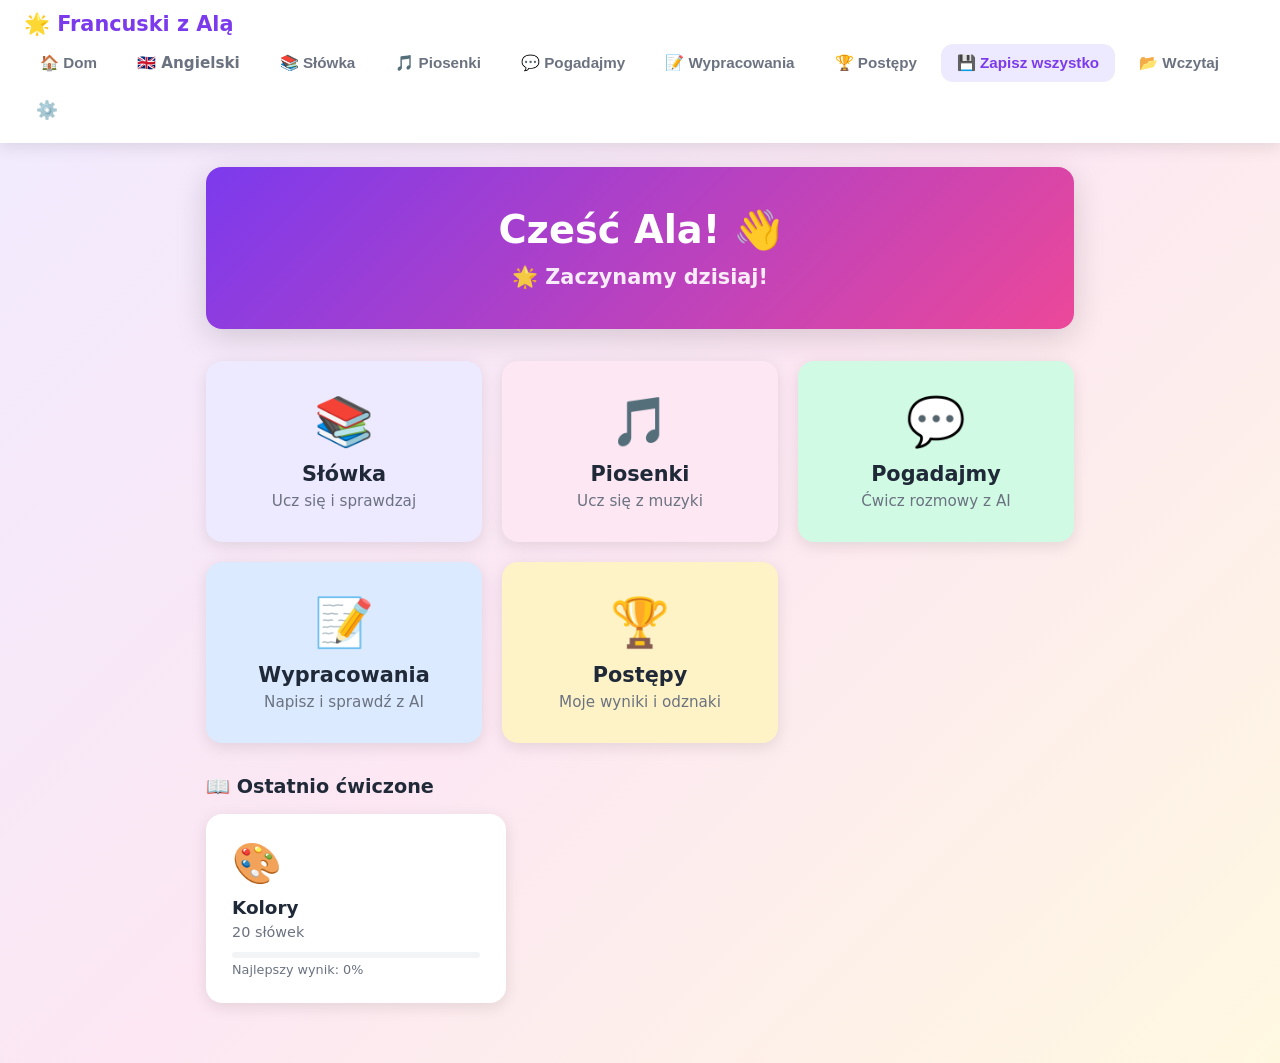
==== french/index.html @ 0cf71d34 "Dodaj wersje francuska (przycisk Francuski na stronie glownej) Osobna mini-apka w podfolderze /frenc" ====
<!DOCTYPE html>
<html lang="pl">
<head>
  <meta charset="UTF-8" />
  <meta name="viewport" content="width=device-width, initial-scale=1.0" />
  <title>Francuski z Alą 🌟</title>
  <link rel="manifest" href="./manifest.json" />
  <meta name="theme-color" content="#7c3aed" />
  <meta name="mobile-web-app-capable" content="yes" />
  <meta name="apple-mobile-web-app-capable" content="yes" />
  <meta name="apple-mobile-web-app-status-bar-style" content="default" />
  <meta name="apple-mobile-web-app-title" content="Francuski Ala" />
  <link rel="apple-touch-icon" href="./icons/icon.svg" />
  <link rel="stylesheet" href="style.css" />
</head>
<body>

<!-- ========== NAWIGACJA ========== -->
<nav id="navbar">
  <div class="nav-brand" onclick="showView('home')">🌟 Francuski z Alą</div>
  <div class="nav-links">
    <button onclick="showView('home')" class="nav-btn">🏠 Dom</button>
    <a href="../index.html" class="nav-btn" style="text-decoration:none">🇬🇧 Angielski</a>
    <button onclick="showView('sets-list')" class="nav-btn">📚 Słówka</button>
    <button onclick="showView('songs-list')" class="nav-btn">🎵 Piosenki</button>
    <button onclick="showView('chat-setup')" class="nav-btn">💬 Pogadajmy</button>
    <button onclick="showView('essay-setup')" class="nav-btn">📝 Wypracowania</button>
    <button onclick="showView('progress')" class="nav-btn">🏆 Postępy</button>
    <button onclick="saveAll()" class="nav-btn nav-btn-save">💾 Zapisz wszystko</button>
    <button onclick="loadAll()" class="nav-btn">📂 Wczytaj</button>
    <button onclick="openApiSettings()" class="nav-btn nav-btn-settings" title="Ustawienia API">⚙️</button>
  </div>
</nav>
<input type="file" id="load-all-file" accept=".json" style="display:none" onchange="handleLoadAll(event)" />

<!-- ========== WIDOK: STRONA GŁÓWNA ========== -->
<div id="view-home" class="view">
  <div class="home-hero">
    <div class="hero-greeting" id="hero-greeting">Cześć Ala! 👋</div>
    <div class="hero-streak" id="hero-streak"></div>
  </div>
  <div class="home-tiles">
    <div class="tile tile-purple" onclick="showView('sets-list')">
      <div class="tile-icon">📚</div>
      <div class="tile-title">Słówka</div>
      <div class="tile-desc">Ucz się i sprawdzaj</div>
    </div>
    <div class="tile tile-pink" onclick="showView('songs-list')">
      <div class="tile-icon">🎵</div>
      <div class="tile-title">Piosenki</div>
      <div class="tile-desc">Ucz się z muzyki</div>
    </div>
    <div class="tile tile-green" onclick="showView('chat-setup')">
      <div class="tile-icon">💬</div>
      <div class="tile-title">Pogadajmy</div>
      <div class="tile-desc">Ćwicz rozmowy z AI</div>
    </div>
    <div class="tile tile-blue" onclick="showView('essay-setup')">
      <div class="tile-icon">📝</div>
      <div class="tile-title">Wypracowania</div>
      <div class="tile-desc">Napisz i sprawdź z AI</div>
    </div>
    <div class="tile tile-yellow" onclick="showView('progress')">
      <div class="tile-icon">🏆</div>
      <div class="tile-title">Postępy</div>
      <div class="tile-desc">Moje wyniki i odznaki</div>
    </div>
  </div>
  <div class="home-recent" id="home-recent"></div>
</div>

<!-- ========== WIDOK: LISTA ZESTAWÓW ========== -->
<div id="view-sets-list" class="view" style="display:none">
  <div class="view-header">
    <h1>📚 Moje zestawy słówek</h1>
    <div class="header-actions">
      <button class="btn btn-primary" onclick="showView('set-edit', {id:null})">➕ Nowy zestaw</button>
      <button class="btn btn-secondary" onclick="importSet()">📥 Import</button>
    </div>
  </div>
  <div id="sets-grid" class="sets-grid"></div>
  <input type="file" id="import-file" accept=".json" style="display:none" onchange="handleImport(event)" />
</div>

<!-- ========== WIDOK: EDYTOR ZESTAWU ========== -->
<div id="view-set-edit" class="view" style="display:none">
  <div class="view-header">
    <button class="btn btn-ghost" onclick="showView('sets-list')">← Wróć</button>
    <h1 id="set-edit-title">Nowy zestaw</h1>
  </div>
  <div class="edit-form">
    <div class="form-row">
      <label>Nazwa zestawu</label>
      <input type="text" id="set-name-input" placeholder="np. Kolory, Zwierzęta..." class="big-input" />
    </div>
    <div class="form-row">
      <label>Emoji zestawu</label>
      <div class="emoji-picker" id="emoji-picker"></div>
    </div>
    <div class="words-table-header">
      <span>Angielski</span>
      <span>Polski</span>
      <span></span>
    </div>
    <div id="words-table"></div>
    <button class="btn btn-ghost add-word-btn" onclick="addWordRow()">➕ Dodaj słówko</button>
    <div class="bulk-area">
      <details>
        <summary>📋 Wklej wiele słówek naraz</summary>
        <p class="hint">Wpisz każde słówko w osobnej linii w formacie: <code>francuski = polski</code></p>
        <textarea id="bulk-input" rows="8" placeholder="rouge = czerwony&#10;bleu = niebieski&#10;vert = zielony"></textarea>
        <button class="btn btn-secondary" onclick="parseBulk()">Dodaj wszystkie</button>
      </details>
    </div>
    <div class="edit-actions">
      <button class="btn btn-primary" onclick="saveSet()">💾 Zapisz zestaw</button>
      <button class="btn btn-secondary" onclick="exportSet()">📤 Eksportuj JSON</button>
      <button class="btn btn-danger" id="delete-set-btn" onclick="deleteSet()" style="display:none">🗑️ Usuń zestaw</button>
    </div>
  </div>
</div>

<!-- ========== WIDOK: SZCZEGÓŁY ZESTAWU ========== -->
<div id="view-set-detail" class="view" style="display:none">
  <div class="view-header">
    <button class="btn btn-ghost" onclick="showView('sets-list')">← Wróć</button>
    <h1 id="set-detail-title"></h1>
    <div style="display:flex;gap:6px">
      <button class="btn btn-ghost" onclick="editCurrentSet()">✏️ Edytuj</button>
      <button class="btn btn-danger" onclick="deleteCurrentSet()">🗑️ Usuń</button>
    </div>
  </div>
  <div class="set-stats" id="set-detail-stats"></div>
  <div class="set-actions">
    <button class="btn btn-large btn-purple" onclick="startLearn()">📖 Nauka</button>
    <button class="btn btn-large btn-green" onclick="startTest()">✏️ Test</button>
    <button class="btn btn-large btn-yellow" onclick="startHangman()">🪢 Wisielec</button>
    <button class="btn btn-large btn-pink" onclick="startMatch()">🃏 Dopasuj pary</button>
  </div>
  <div class="words-preview" id="set-words-preview"></div>
</div>

<!-- ========== WIDOK: NAUKA ========== -->
<div id="view-learn" class="view" style="display:none">
  <div class="view-header">
    <button class="btn btn-ghost" onclick="exitLearn()">← Wróć</button>
    <h1 id="learn-title">Nauka</h1>
    <button class="btn btn-secondary" id="learn-swap-btn" onclick="toggleLearnSwap()">🔄 Zamień kierunek</button>
  </div>
  <div class="learn-direction-badge" id="learn-direction-badge"></div>
  <div class="learn-progress-bar">
    <div class="learn-progress-fill" id="learn-progress-fill"></div>
  </div>
  <div class="learn-counter" id="learn-counter"></div>
  <div class="learn-card" id="learn-card">
    <div class="learn-word" id="learn-word"></div>
    <div class="learn-hint" id="learn-hint"></div>
    <input type="text" id="learn-input" class="learn-answer-input" placeholder="Wpisz odpowiedź..." autocomplete="off" autocorrect="off" autocapitalize="off" spellcheck="false"
      />
    <button class="btn btn-primary btn-large" id="learn-check-btn" onclick="checkLearnAnswer()">Sprawdź ✓</button>
    <div class="learn-feedback" id="learn-feedback" style="display:none">
      <div class="feedback-icon" id="feedback-icon"></div>
      <div class="feedback-text" id="feedback-text"></div>
      <button class="btn btn-primary" tabindex="-1" onclick="nextLearnWord()">Dalej →</button>
    </div>
  </div>
</div>

<!-- ========== WIDOK: TEST ========== -->
<div id="view-test" class="view" style="display:none">
  <div class="view-header">
    <button class="btn btn-ghost" onclick="exitTest()">← Wróć</button>
    <h1 id="test-title">Test</h1>
    <button class="btn btn-secondary" id="test-swap-btn" onclick="toggleTestSwap()">🔄 Zamień kierunek</button>
  </div>
  <div class="learn-direction-badge" id="test-direction-badge"></div>
  <div class="learn-progress-bar">
    <div class="learn-progress-fill" id="test-progress-fill"></div>
  </div>
  <div class="learn-counter" id="test-counter"></div>
  <div class="learn-card" id="test-card">
    <div class="learn-word" id="test-word"></div>
    <input type="text" id="test-input" class="learn-answer-input" placeholder="Wpisz odpowiedź..." autocomplete="off" autocorrect="off" autocapitalize="off" spellcheck="false"
      />
    <button class="btn btn-primary btn-large" id="test-check-btn" onclick="checkTestAnswer()">Sprawdź ✓</button>
    <div class="learn-feedback" id="test-feedback" style="display:none">
      <div class="feedback-icon" id="test-feedback-icon"></div>
      <div class="feedback-text" id="test-feedback-text"></div>
      <button class="btn btn-primary" tabindex="-1" onclick="nextTestWord()">Dalej →</button>
    </div>
  </div>
</div>

<!-- ========== WIDOK: WISIELEC ========== -->
<div id="view-hangman" class="view" style="display:none">
  <div class="view-header">
    <button class="btn btn-ghost" onclick="exitHangman()">← Wróć</button>
    <h1 id="hangman-title">🪢 Wisielec</h1>
    <span id="hangman-score-badge" class="score-badge"></span>
  </div>
  <div class="hangman-layout">
    <div class="hangman-figure-wrap">
      <svg id="hangman-svg" viewBox="0 0 120 160" width="120" height="160">
        <!-- gallows -->
        <line x1="10" y1="155" x2="110" y2="155" stroke="#7c3aed" stroke-width="4" stroke-linecap="round"/>
        <line x1="30"  y1="155" x2="30"  y2="10"  stroke="#7c3aed" stroke-width="4" stroke-linecap="round"/>
        <line x1="30"  y1="10"  x2="80"  y2="10"  stroke="#7c3aed" stroke-width="4" stroke-linecap="round"/>
        <line x1="80"  y1="10"  x2="80"  y2="30"  stroke="#7c3aed" stroke-width="4" stroke-linecap="round"/>
        <!-- parts (hidden by default) -->
        <circle id="h-head" cx="80" cy="42" r="12" stroke="#ec4899" stroke-width="3" fill="none" style="display:none"/>
        <line id="h-body" x1="80" y1="54" x2="80" y2="100" stroke="#ec4899" stroke-width="3" stroke-linecap="round" style="display:none"/>
        <line id="h-larm" x1="80" y1="65" x2="58" y2="85" stroke="#ec4899" stroke-width="3" stroke-linecap="round" style="display:none"/>
        <line id="h-rarm" x1="80" y1="65" x2="102" y2="85" stroke="#ec4899" stroke-width="3" stroke-linecap="round" style="display:none"/>
        <line id="h-lleg" x1="80" y1="100" x2="60" y2="128" stroke="#ec4899" stroke-width="3" stroke-linecap="round" style="display:none"/>
        <line id="h-rleg" x1="80" y1="100" x2="100" y2="128" stroke="#ec4899" stroke-width="3" stroke-linecap="round" style="display:none"/>
      </svg>
      <div class="hangman-wrong-count" id="hangman-wrong-count"></div>
    </div>
    <div class="hangman-right">
      <div class="hangman-clue" id="hangman-clue"></div>
      <div class="hangman-word" id="hangman-word"></div>
      <div class="hangman-wrong-letters" id="hangman-wrong-letters"></div>
      <div class="hangman-keyboard" id="hangman-keyboard"></div>
      <div class="hangman-result" id="hangman-result" style="display:none">
        <div class="hangman-result-icon" id="hangman-result-icon"></div>
        <div class="hangman-result-text" id="hangman-result-text"></div>
        <button class="btn btn-primary btn-large" onclick="nextHangmanWord()">Następne słówko →</button>
      </div>
    </div>
  </div>
</div>

<!-- ========== WIDOK: DOPASUJ PARY ========== -->
<div id="view-match" class="view" style="display:none">
  <div class="view-header">
    <button class="btn btn-ghost" onclick="exitMatch()">← Wróć</button>
    <h1 id="match-title">🃏 Dopasuj pary</h1>
    <span id="match-score-badge" class="score-badge"></span>
  </div>
  <div class="match-info-bar">
    <span id="match-pairs-left"></span>
    <span id="match-moves"></span>
  </div>
  <div id="match-grid" class="match-grid"></div>
  <div id="match-complete" style="display:none" class="match-complete">
    <div class="result-emoji" id="match-result-emoji"></div>
    <h2 id="match-result-title"></h2>
    <div id="match-result-stats" class="result-score"></div>
    <div class="result-actions">
      <button class="btn btn-primary btn-large" onclick="startMatch()">🔄 Zagraj jeszcze raz</button>
      <button class="btn btn-secondary" onclick="exitMatch()">← Wróć do zestawu</button>
    </div>
  </div>
</div>

<!-- ========== WIDOK: WYNIK TESTU ========== -->
<div id="view-test-result" class="view" style="display:none">
  <div class="result-container">
    <div class="result-emoji" id="result-emoji"></div>
    <h1 id="result-title"></h1>
    <div class="result-score" id="result-score"></div>
    <div class="result-stars" id="result-stars"></div>
    <div class="result-details" id="result-details"></div>
    <div class="result-actions">
      <button class="btn btn-primary btn-large" onclick="startTest()">🔄 Spróbuj ponownie</button>
      <button class="btn btn-secondary" onclick="showView('set-detail', {id: currentSetId})">📊 Wyniki zestawu</button>
    </div>
  </div>
</div>

<!-- ========== WIDOK: LISTA PIOSENEK ========== -->
<div id="view-songs-list" class="view" style="display:none">
  <div class="view-header">
    <h1>🎵 Moje piosenki</h1>
    <button class="btn btn-primary" onclick="showView('song-edit', {id:null})">➕ Dodaj piosenkę</button>
  </div>
  <div id="songs-grid" class="sets-grid"></div>
</div>

<!-- ========== WIDOK: EDYTOR PIOSENKI ========== -->
<div id="view-song-edit" class="view" style="display:none">
  <div class="view-header">
    <button class="btn btn-ghost" onclick="showView('songs-list')">← Wróć</button>
    <h1 id="song-edit-title">Nowa piosenka</h1>
  </div>
  <div class="edit-form">
    <div class="form-row">
      <label>Tytuł piosenki</label>
      <input type="text" id="song-title-input" placeholder="np. Let It Go" class="big-input" />
    </div>
    <div class="form-row">
      <label>Wykonawca</label>
      <input type="text" id="song-artist-input" placeholder="np. Idina Menzel" class="big-input" />
    </div>
    <div class="form-row">
      <label>Link YouTube (opcjonalnie)</label>
      <input type="text" id="song-yt-input" placeholder="Wklej link YouTube lub cały kod &lt;iframe&gt; z opcji Udostępnij" class="big-input" />
    </div>
    <div class="form-row">
      <label>Tekst piosenki — po francusku (każda zwrotka w osobnym bloku, oddzielone pustą linią)</label>
      <textarea id="song-en-input" rows="12" placeholder="Non, rien de rien&#10;Non, je ne regrette rien&#10;&#10;Ni le bien qu'on m'a fait&#10;Ni le mal, tout ça m'est bien égal"></textarea>
    </div>
    <div class="form-row">
      <label>Tłumaczenie — po polsku (te same zwrotki w tej samej kolejności)</label>
      <textarea id="song-pl-input" rows="12" placeholder="Śnieg świeci biało na górze tej nocy&#10;Nie ma śladu do widzenia&#10;&#10;Królestwo izolacji&#10;I wygląda na to, że jestem królową"></textarea>
    </div>
    <div class="edit-actions">
      <button class="btn btn-primary" onclick="saveSong()">💾 Zapisz piosenkę</button>
      <button class="btn btn-danger" id="delete-song-btn" onclick="deleteSong()" style="display:none">🗑️ Usuń</button>
    </div>
  </div>
</div>

<!-- ========== WIDOK: PIOSENKA ========== -->
<div id="view-song-detail" class="view" style="display:none">
  <div class="view-header">
    <button class="btn btn-ghost" onclick="showView('songs-list')">← Wróć</button>
    <h1 id="song-detail-title"></h1>
    <div style="display:flex;gap:6px">
      <button class="btn btn-ghost" onclick="editCurrentSong()">✏️ Edytuj</button>
      <button class="btn btn-danger" onclick="deleteCurrentSong()">🗑️ Usuń</button>
    </div>
  </div>
  <div id="song-yt-player" class="yt-player"></div>
  <div class="song-controls">
    <button class="btn btn-pink" onclick="showView('song-translate', {id: currentSongId})">✍️ Tłumacz</button>
    <button class="btn btn-secondary" id="reveal-all-btn" onclick="revealAll()">👁️ Pokaż tłumaczenia</button>
    <button class="btn btn-secondary" onclick="hideAll()">🙈 Ukryj tłumaczenia</button>
    <button class="btn btn-purple" onclick="extractWordsFromSong()">📚 Słówka do nauki</button>
  </div>
  <div id="song-verses" class="song-verses"></div>
</div>

<!-- ========== WIDOK: TŁUMACZENIE PIOSENKI ========== -->
<div id="view-song-translate" class="view" style="display:none">
  <div class="view-header">
    <button class="btn btn-ghost" onclick="showView('song-detail', {id: currentSongId})">← Wróć</button>
    <h1 id="translate-title">✍️ Tłumacz</h1>
  </div>
  <p class="hint" style="margin-bottom:20px">Przeczytaj każdą zwrotkę po francusku i wpisz swoje tłumaczenie. Na końcu możesz je zapisać!</p>
  <div id="translate-yt-player" class="yt-player"></div>
  <div id="translate-verses" class="song-verses"></div>
  <div class="edit-actions" style="margin-top:24px">
    <button class="btn btn-primary btn-large" onclick="saveTranslation()">💾 Zapisz tłumaczenie</button>
  </div>
</div>

<!-- ========== WIDOK: WYCIĄGANIE SŁÓWEK Z PIOSENKI ========== -->
<div id="view-song-extract" class="view" style="display:none">
  <div class="view-header">
    <button class="btn btn-ghost" id="extract-back-btn" onclick="showView('song-detail', {id: currentSongId})">← Wróć</button>
    <h1>📚 Wyciągnij słówka</h1>
  </div>
  <p class="hint">Kliknij na słowa francuskie, które chcesz dodać do zestawu słówek:</p>
  <div id="extract-text" class="extract-text"></div>
  <div id="extract-selected" class="extract-selected">
    <h3>Wybrane słówka:</h3>
    <div id="selected-words-list"></div>
  </div>
  <div class="edit-actions">
    <div class="form-row">
      <label>Nazwa nowego zestawu</label>
      <input type="text" id="extract-set-name" class="big-input" placeholder="np. Słówka z Let It Go" />
    </div>
    <button class="btn btn-primary" onclick="saveExtractedWords()">💾 Zapisz jako zestaw</button>
  </div>
</div>

<!-- ========== WIDOK: POGADAJMY — SETUP ========== -->
<div id="view-chat-setup" class="view" style="display:none">
  <div class="view-header">
    <button class="btn btn-ghost" onclick="showView('home')">← Wróć</button>
    <h1>💬 Pogadajmy</h1>
  </div>
  <div id="chat-setup-body"></div>
</div>

<!-- ========== WIDOK: POGADAJMY — CZAT ========== -->
<div id="view-chat" class="view" style="display:none">
  <div class="view-header">
    <button class="btn btn-ghost" onclick="exitChat()">← Wróć</button>
    <h1 id="chat-title">💬 Rozmowa</h1>
    <button class="btn btn-danger" onclick="finishChat()">Zakończ rozmowę</button>
  </div>
  <div class="chat-info-bar" id="chat-info-bar"></div>
  <div class="chat-window" id="chat-window"></div>
  <div id="chat-error" class="chat-error" style="display:none"></div>
  <div id="chat-hint" class="chat-hint" style="display:none"></div>
  <div class="chat-hint-row">
    <button class="btn btn-secondary" id="chat-hint-btn" onclick="requestChatHint()">💡 Pomóż mi</button>
  </div>
  <div class="chat-input-row">
    <input type="text" id="chat-input" class="big-input" placeholder="Napisz po francusku..."
      autocomplete="off" autocorrect="off" spellcheck="false" />
    <button class="btn btn-primary" id="chat-send-btn" onclick="sendChatMessage()">Wyślij</button>
  </div>
</div>

<!-- ========== WIDOK: POGADAJMY — PODSUMOWANIE ========== -->
<div id="view-chat-summary" class="view" style="display:none">
  <div class="view-header">
    <h1>📋 Podsumowanie rozmowy</h1>
  </div>
  <div class="chat-summary-box" id="chat-summary-text"></div>
  <div class="edit-actions" style="margin-bottom:18px">
    <button class="btn btn-secondary" id="toggle-transcript-btn" onclick="toggleChatTranscript()">Pokaż całą rozmowę</button>
    <button class="btn btn-purple" id="analyze-chat-btn" onclick="analyzeChatMistakes()">🔍 Popraw razem</button>
  </div>
  <div id="chat-summary-transcript" class="chat-window" style="display:none"></div>
  <div id="chat-analysis" class="chat-analysis" style="display:none"></div>
  <div class="extract-selected">
    <h3>Nowe słówka z rozmowy:</h3>
    <div id="chat-summary-words-list"></div>
  </div>
  <div class="edit-actions">
    <div class="form-row" style="flex-basis:100%">
      <label>Nazwa nowego zestawu</label>
      <input type="text" id="chat-summary-set-name" class="big-input" placeholder="np. Pogadajmy: In a restaurant" />
    </div>
    <button class="btn btn-primary" onclick="saveChatSummaryWords()">💾 Zapisz jako zestaw</button>
    <button class="btn btn-secondary" onclick="showView('chat-setup')">Nowa rozmowa</button>
  </div>
</div>

<!-- ========== WIDOK: WYPRACOWANIA — SETUP ========== -->
<div id="view-essay-setup" class="view" style="display:none">
  <div class="view-header">
    <button class="btn btn-ghost" onclick="showView('home')">← Wróć</button>
    <h1>📝 Wypracowania</h1>
  </div>
  <div id="essay-setup-body"></div>
</div>

<!-- ========== WIDOK: WYPRACOWANIA — PISANIE ========== -->
<div id="view-essay-write" class="view" style="display:none">
  <div class="view-header">
    <button class="btn btn-ghost" onclick="exitEssayWrite()">← Wróć</button>
    <h1 id="essay-write-title">📝 Wypracowanie</h1>
  </div>
  <div class="essay-topic-box">
    <div class="chat-info-bar" id="essay-info-bar"></div>
    <ul id="essay-requirements" class="essay-requirements"></ul>
  </div>
  <textarea id="essay-textarea" class="essay-textarea" placeholder="Napisz tutaj swoje wypracowanie po francusku..."
    oninput="updateEssayWordCount()"></textarea>
  <div class="word-counter" id="essay-word-counter"></div>
  <div id="essay-error" class="chat-error" style="display:none"></div>
  <div class="edit-actions">
    <button class="btn btn-primary btn-large" id="essay-check-btn" onclick="submitEssayForCheck()">Sprawdź ✓</button>
  </div>
</div>

<!-- ========== WIDOK: WYPRACOWANIA — WYNIK ========== -->
<div id="view-essay-result" class="view" style="display:none">
  <div class="view-header">
    <h1>📋 Sprawdzone wypracowanie</h1>
  </div>
  <div class="chat-summary-box" id="essay-overall-text"></div>
  <div id="essay-mistakes" class="chat-analysis" style="display:block"></div>
  <div class="extract-selected">
    <h3>Słówka do nauki z tego tematu:</h3>
    <div id="essay-words-list"></div>
  </div>
  <div class="edit-actions">
    <div class="form-row" style="flex-basis:100%">
      <label>Nazwa nowego zestawu</label>
      <input type="text" id="essay-set-name" class="big-input" placeholder="np. Wypracowanie: My family" />
    </div>
    <button class="btn btn-primary" onclick="saveEssayWords()">💾 Zapisz jako zestaw</button>
    <button class="btn btn-secondary" onclick="showView('essay-setup')">Napisz kolejne wypracowanie</button>
  </div>
</div>

<!-- ========== WIDOK: POSTĘPY ========== -->
<div id="view-progress" class="view" style="display:none">
  <div class="view-header">
    <h1>🏆 Moje postępy</h1>
  </div>
  <div class="progress-streak" id="progress-streak"></div>
  <div class="badges-section">
    <h2>🎖️ Odznaki</h2>
    <div id="badges-grid" class="badges-grid"></div>
  </div>
  <div class="history-section">
    <h2>📈 Historia testów</h2>
    <div id="test-history" class="test-history"></div>
  </div>
  <div class="history-section">
    <h2>📝 Historia wypracowań</h2>
    <div id="essay-history" class="test-history"></div>
  </div>
</div>

<!-- ========== MODAL ========== -->
<div id="modal-overlay" class="modal-overlay" style="display:none" onclick="closeModal()">
  <div class="modal" onclick="event.stopPropagation()">
    <div class="modal-title" id="modal-title"></div>
    <div class="modal-body" id="modal-body"></div>
    <div class="modal-actions" id="modal-actions"></div>
  </div>
</div>

<!-- ========== TOAST ========== -->
<div id="toast" class="toast" style="display:none"></div>

<!-- ========== FLOATING TRANSLATE BUTTON ========== -->
<div id="selection-translate-btn" style="display:none">🔍 Tłumacz</div>

<script src="app.js"></script>
<script>
  if ('serviceWorker' in navigator) {
    window.addEventListener('load', () => {
      navigator.serviceWorker.register('./sw.js');
    });
  }
</script>
</body>
</html>
---- french/style.css ----
/* ===== RESET & BASE ===== */
*, *::before, *::after { box-sizing: border-box; margin: 0; padding: 0; }

:root {
  --purple: #7c3aed;
  --purple-light: #ede9fe;
  --purple-mid: #a78bfa;
  --pink: #ec4899;
  --pink-light: #fce7f3;
  --yellow: #f59e0b;
  --yellow-light: #fef3c7;
  --green: #10b981;
  --green-light: #d1fae5;
  --blue: #3b82f6;
  --blue-light: #dbeafe;
  --red: #ef4444;
  --red-light: #fee2e2;
  --gray: #6b7280;
  --gray-light: #f3f4f6;
  --white: #ffffff;
  --text: #1f2937;
  --text-light: #6b7280;
  --radius: 16px;
  --radius-sm: 8px;
  --shadow: 0 4px 16px rgba(0,0,0,0.10);
  --shadow-lg: 0 8px 32px rgba(0,0,0,0.15);
}

body {
  font-family: 'Segoe UI', system-ui, -apple-system, sans-serif;
  background: linear-gradient(135deg, #f0ebff 0%, #fce7f3 50%, #fff8e1 100%);
  min-height: 100vh;
  color: var(--text);
  font-size: 16px;
}

/* ===== NAVBAR ===== */
#navbar {
  background: var(--white);
  box-shadow: var(--shadow);
  padding: 12px 24px;
  display: flex;
  align-items: center;
  justify-content: space-between;
  position: sticky;
  top: 0;
  z-index: 100;
  flex-wrap: wrap;
  gap: 8px;
}

.nav-brand {
  font-size: 1.3rem;
  font-weight: 800;
  color: var(--purple);
  cursor: pointer;
  user-select: none;
}

.nav-links { display: flex; gap: 8px; flex-wrap: wrap; }

.nav-btn {
  background: none;
  border: 2px solid transparent;
  border-radius: 12px;
  padding: 8px 14px;
  font-size: 0.95rem;
  font-weight: 600;
  color: var(--gray);
  cursor: pointer;
  transition: all .2s;
}
.nav-btn:hover { background: var(--purple-light); color: var(--purple); border-color: var(--purple-mid); }
.nav-btn-save { background: var(--purple-light); color: var(--purple); }

/* ===== VIEWS ===== */
.view {
  max-width: 900px;
  margin: 0 auto;
  padding: 24px 16px 60px;
}

.view-header {
  display: flex;
  align-items: center;
  gap: 12px;
  margin-bottom: 28px;
  flex-wrap: wrap;
}
.view-header h1 { font-size: 1.8rem; font-weight: 800; flex: 1; }
.header-actions { display: flex; gap: 8px; }

/* ===== BUTTONS ===== */
.btn {
  display: inline-flex;
  align-items: center;
  gap: 6px;
  padding: 10px 20px;
  border: none;
  border-radius: var(--radius-sm);
  font-size: 0.95rem;
  font-weight: 700;
  cursor: pointer;
  transition: all .2s;
  white-space: nowrap;
}
.btn:active { transform: scale(0.97); }

.btn-primary  { background: var(--purple); color: #fff; }
.btn-primary:hover  { background: #6d28d9; }

.btn-secondary { background: var(--gray-light); color: var(--text); }
.btn-secondary:hover { background: #e5e7eb; }

.btn-ghost { background: none; color: var(--purple); font-weight: 700; }
.btn-ghost:hover { background: var(--purple-light); }

.btn-danger { background: var(--red-light); color: var(--red); }
.btn-danger:hover { background: #fca5a5; }

.btn-purple { background: var(--purple-light); color: var(--purple); }
.btn-purple:hover { background: var(--purple-mid); color: #fff; }

.btn-green { background: var(--green); color: #fff; }
.btn-green:hover { background: #059669; }
.btn-pink { background: var(--pink-light); color: var(--pink); }
.btn-pink:hover { background: #f9a8d4; }

.btn-large { padding: 16px 32px; font-size: 1.15rem; border-radius: var(--radius); }

/* ===== HOME ===== */
.home-hero {
  background: linear-gradient(135deg, var(--purple) 0%, var(--pink) 100%);
  border-radius: var(--radius);
  padding: 40px 32px;
  color: white;
  margin-bottom: 32px;
  text-align: center;
  box-shadow: var(--shadow-lg);
}
.hero-greeting { font-size: 2.4rem; font-weight: 900; margin-bottom: 12px; }
.hero-streak { font-size: 1.3rem; font-weight: 600; opacity: 0.9; }

.home-tiles {
  display: grid;
  grid-template-columns: repeat(auto-fit, minmax(220px, 1fr));
  gap: 20px;
  margin-bottom: 32px;
}

.tile {
  border-radius: var(--radius);
  padding: 32px 24px;
  cursor: pointer;
  transition: transform .2s, box-shadow .2s;
  text-align: center;
  box-shadow: var(--shadow);
}
.tile:hover { transform: translateY(-4px); box-shadow: var(--shadow-lg); }
.tile-purple { background: var(--purple-light); }
.tile-pink   { background: var(--pink-light); }
.tile-yellow { background: var(--yellow-light); }
.tile-green  { background: var(--green-light); }
.tile-blue   { background: var(--blue-light); }

.nav-btn-settings { opacity: 0.7; font-size: 1.1rem; padding: 8px 10px; }
.nav-btn-settings:hover { opacity: 1; }

.tile-icon  { font-size: 3rem; margin-bottom: 12px; }
.tile-title { font-size: 1.3rem; font-weight: 800; margin-bottom: 6px; }
.tile-desc  { color: var(--text-light); font-size: 0.95rem; }

.home-recent { margin-top: 8px; }
.home-recent h2 { font-size: 1.2rem; font-weight: 700; margin-bottom: 16px; }

/* ===== SETS GRID ===== */
.sets-grid {
  display: grid;
  grid-template-columns: repeat(auto-fill, minmax(240px, 1fr));
  gap: 20px;
}

.set-card {
  background: var(--white);
  border-radius: var(--radius);
  padding: 24px;
  box-shadow: var(--shadow);
  cursor: pointer;
  transition: transform .2s, box-shadow .2s;
  border: 2px solid transparent;
}
.set-card:hover { transform: translateY(-3px); box-shadow: var(--shadow-lg); border-color: var(--purple-mid); }

.set-card-icon  { font-size: 2.5rem; margin-bottom: 10px; }
.set-card-name  { font-size: 1.15rem; font-weight: 800; margin-bottom: 6px; }
.set-card-count { font-size: 0.9rem; color: var(--text-light); margin-bottom: 12px; }
.set-card-bar   { height: 6px; background: var(--gray-light); border-radius: 3px; overflow: hidden; }
.set-card-fill  { height: 100%; background: var(--green); border-radius: 3px; transition: width .4s; }

.empty-state {
  text-align: center;
  padding: 60px 20px;
  color: var(--text-light);
  grid-column: 1/-1;
}
.empty-state .empty-icon { font-size: 4rem; margin-bottom: 16px; }
.empty-state p { font-size: 1.1rem; margin-bottom: 20px; }

/* ===== EDIT FORM ===== */
.edit-form { max-width: 700px; }

.form-row { margin-bottom: 20px; }
.form-row label { display: block; font-weight: 700; margin-bottom: 8px; color: var(--text); }

.big-input, textarea, input[type="text"] {
  width: 100%;
  padding: 12px 16px;
  border: 2px solid #e5e7eb;
  border-radius: var(--radius-sm);
  font-size: 1rem;
  font-family: inherit;
  transition: border-color .2s;
  background: var(--white);
}
.big-input:focus, textarea:focus, input[type="text"]:focus {
  outline: none;
  border-color: var(--purple);
}
textarea { resize: vertical; min-height: 120px; }

.emoji-picker { display: flex; gap: 10px; flex-wrap: wrap; }
.emoji-opt {
  font-size: 1.8rem;
  padding: 6px 10px;
  border-radius: 8px;
  cursor: pointer;
  border: 2px solid transparent;
  transition: all .15s;
}
.emoji-opt:hover, .emoji-opt.selected { background: var(--purple-light); border-color: var(--purple); }

.words-table-header {
  display: grid;
  grid-template-columns: 1fr 1fr 44px;
  gap: 8px;
  font-weight: 700;
  color: var(--text-light);
  padding: 0 4px 8px;
  font-size: 0.9rem;
  text-transform: uppercase;
  letter-spacing: .05em;
}

.word-row {
  display: grid;
  grid-template-columns: 1fr 1fr 44px;
  gap: 8px;
  margin-bottom: 8px;
  align-items: center;
}
.word-row input { padding: 10px 12px; font-size: 0.95rem; }

.delete-word-btn {
  width: 36px; height: 36px;
  border: none;
  background: var(--red-light);
  color: var(--red);
  border-radius: 8px;
  cursor: pointer;
  font-size: 1rem;
  transition: background .15s;
  display: flex; align-items: center; justify-content: center;
}
.delete-word-btn:hover { background: #fca5a5; }

.add-word-btn { margin: 8px 0 24px; }

.bulk-area { margin-bottom: 24px; }
.bulk-area summary { cursor: pointer; color: var(--purple); font-weight: 600; padding: 8px 0; }
.bulk-area textarea { margin-top: 12px; }
.hint { font-size: 0.9rem; color: var(--text-light); margin: 8px 0; }
code { background: var(--gray-light); padding: 2px 6px; border-radius: 4px; font-size: 0.85rem; }

.edit-actions { display: flex; gap: 12px; flex-wrap: wrap; margin-top: 16px; }

/* ===== SET DETAIL ===== */
.set-stats {
  display: flex;
  gap: 20px;
  flex-wrap: wrap;
  margin-bottom: 28px;
}
.stat-badge {
  background: var(--white);
  border-radius: var(--radius-sm);
  padding: 14px 20px;
  box-shadow: var(--shadow);
  text-align: center;
  min-width: 110px;
}
.stat-badge .stat-num { font-size: 1.8rem; font-weight: 900; color: var(--purple); }
.stat-badge .stat-label { font-size: 0.85rem; color: var(--text-light); margin-top: 2px; }

.set-actions { display: flex; gap: 16px; margin-bottom: 32px; flex-wrap: wrap; }

.words-preview { background: var(--white); border-radius: var(--radius); padding: 20px; box-shadow: var(--shadow); }
.words-preview h3 { font-size: 1rem; font-weight: 700; color: var(--text-light); margin: 0; }
.words-preview-header { display: flex; justify-content: space-between; align-items: center; margin-bottom: 14px; }
.words-list-item {
  display: flex;
  justify-content: space-between;
  padding: 10px 0;
  border-bottom: 1px solid var(--gray-light);
  font-size: 0.95rem;
}
.words-list-item:last-child { border-bottom: none; }
.word-en { font-weight: 700; }
.word-pl { color: var(--text-light); }

/* ===== LEARN / TEST ===== */
.learn-progress-bar {
  height: 10px;
  background: var(--gray-light);
  border-radius: 5px;
  margin-bottom: 8px;
  overflow: hidden;
}
.learn-progress-fill {
  height: 100%;
  background: linear-gradient(90deg, var(--purple), var(--pink));
  border-radius: 5px;
  transition: width .4s ease;
}

.learn-direction-badge {
  text-align: center;
  font-size: 0.9rem;
  font-weight: 700;
  color: var(--purple);
  background: var(--purple-light);
  border-radius: 20px;
  padding: 4px 16px;
  display: inline-block;
  margin-bottom: 12px;
}

.learn-counter {
  text-align: right;
  font-size: 0.9rem;
  color: var(--text-light);
  font-weight: 600;
  margin-bottom: 28px;
}

.learn-card {
  background: var(--white);
  border-radius: var(--radius);
  padding: 40px 32px;
  box-shadow: var(--shadow-lg);
  text-align: center;
  max-width: 560px;
  margin: 0 auto;
}

.learn-word {
  font-size: 2.6rem;
  font-weight: 900;
  color: var(--purple);
  margin-bottom: 12px;
  letter-spacing: -0.01em;
}

.learn-hint {
  font-size: 0.95rem;
  color: var(--text-light);
  margin-bottom: 28px;
  min-height: 22px;
}

.learn-answer-input {
  width: 100%;
  padding: 16px;
  font-size: 1.3rem;
  text-align: center;
  border: 3px solid #e5e7eb;
  border-radius: var(--radius-sm);
  margin-bottom: 20px;
  font-family: inherit;
  font-weight: 600;
  transition: border-color .2s;
}
.learn-answer-input:focus { outline: none; border-color: var(--purple); }
.learn-answer-input.correct { border-color: var(--green); background: var(--green-light); }
.learn-answer-input.incorrect { border-color: var(--red); background: var(--red-light); }

.learn-feedback { margin-top: 20px; animation: fadeIn .3s; }
.feedback-icon { font-size: 3rem; margin-bottom: 10px; }
.feedback-text { font-size: 1.1rem; font-weight: 600; margin-bottom: 20px; }
.feedback-text .correct-answer { color: var(--green); font-size: 1.2rem; font-weight: 800; }

@keyframes fadeIn { from { opacity: 0; transform: translateY(8px); } to { opacity: 1; transform: translateY(0); } }

/* ===== TEST RESULT ===== */
.result-container {
  text-align: center;
  padding: 40px 20px;
  max-width: 560px;
  margin: 0 auto;
  animation: fadeIn .4s;
}
.result-emoji { font-size: 5rem; margin-bottom: 16px; }
.result-container h1 { font-size: 2rem; font-weight: 900; margin-bottom: 16px; }
.result-score { font-size: 3rem; font-weight: 900; color: var(--purple); margin-bottom: 8px; }
.result-stars { font-size: 2.5rem; margin-bottom: 24px; letter-spacing: 4px; }
.result-details {
  background: var(--white);
  border-radius: var(--radius);
  padding: 20px;
  box-shadow: var(--shadow);
  margin-bottom: 28px;
  text-align: left;
}
.result-row { display: flex; justify-content: space-between; padding: 8px 0; border-bottom: 1px solid var(--gray-light); font-size: 0.95rem; }
.result-row:last-child { border-bottom: none; }
.result-row.correct .result-row-status { color: var(--green); font-weight: 700; }
.result-row.incorrect .result-row-status { color: var(--red); font-weight: 700; }
.result-actions { display: flex; gap: 12px; justify-content: center; flex-wrap: wrap; }

/* ===== SONGS ===== */
.song-card {
  background: var(--white);
  border-radius: var(--radius);
  padding: 24px;
  box-shadow: var(--shadow);
  cursor: pointer;
  transition: transform .2s, box-shadow .2s;
  border: 2px solid transparent;
}
.song-card:hover { transform: translateY(-3px); box-shadow: var(--shadow-lg); border-color: var(--pink); }
.song-card-icon { font-size: 2.5rem; margin-bottom: 10px; }
.song-card-title { font-size: 1.15rem; font-weight: 800; margin-bottom: 4px; }
.song-card-artist { font-size: 0.9rem; color: var(--text-light); }

.yt-player {
  margin-bottom: 20px;
  border-radius: var(--radius);
  overflow: hidden;
}
.yt-player iframe { width: 100%; height: 315px; display: block; border: none; border-radius: var(--radius); }
.yt-open-btn { margin-bottom: 12px; display: inline-flex; }
.yt-fallback-bar {
  display: flex;
  align-items: center;
  justify-content: space-between;
  gap: 12px;
  margin-top: 8px;
  flex-wrap: wrap;
}
.yt-fallback-hint { font-size: 0.82rem; color: var(--text-light); font-style: italic; }

.yt-thumb-link {
  display: block;
  position: relative;
  border-radius: var(--radius);
  overflow: hidden;
  text-decoration: none;
  background: #000;
  max-height: 280px;
}
.yt-thumb-img {
  width: 100%;
  display: block;
  object-fit: cover;
  opacity: 0.88;
  transition: opacity .2s;
}
.yt-thumb-link:hover .yt-thumb-img { opacity: 0.7; }
.yt-play-btn {
  position: absolute;
  top: 50%;
  left: 50%;
  transform: translate(-50%, -60%);
  width: 72px; height: 72px;
  background: rgba(255,0,0,0.88);
  border-radius: 50%;
  display: flex; align-items: center; justify-content: center;
  color: white;
  font-size: 2rem;
  padding-left: 6px;
  box-shadow: 0 4px 20px rgba(0,0,0,0.4);
  transition: transform .2s, background .2s;
}
.yt-thumb-link:hover .yt-play-btn { background: red; transform: translate(-50%, -60%) scale(1.08); }
.yt-label {
  position: absolute;
  bottom: 0; left: 0; right: 0;
  background: linear-gradient(transparent, rgba(0,0,0,0.7));
  color: white;
  font-size: 0.9rem;
  font-weight: 600;
  padding: 20px 16px 12px;
  text-align: center;
}

.song-controls { display: flex; gap: 10px; margin-bottom: 24px; flex-wrap: wrap; }

.song-verses { display: flex; flex-direction: column; gap: 20px; }

.verse-block {
  background: var(--white);
  border-radius: var(--radius);
  padding: 20px 24px;
  box-shadow: var(--shadow);
}

.verse-en {
  font-size: 1.05rem;
  line-height: 1.8;
  color: var(--text);
  margin-bottom: 10px;
  white-space: pre-wrap;
}

.verse-pl {
  font-size: 1rem;
  line-height: 1.7;
  color: var(--purple);
  font-style: italic;
  white-space: pre-wrap;
  display: none;
  border-top: 1px solid var(--purple-light);
  padding-top: 10px;
  margin-top: 4px;
  animation: fadeIn .3s;
}

.translate-verse {
  background: var(--white);
  border-radius: var(--radius);
  padding: 20px 24px;
  box-shadow: var(--shadow);
}
.translate-verse .verse-en {
  margin-bottom: 12px;
}
.translate-hint {
  font-size: 0.82rem;
  color: var(--text-light);
  margin: -4px 0 10px;
  font-style: italic;
}

.translate-en-clickable { line-height: 2.0; }

.clickable-word {
  color: inherit;
  text-decoration: none;
  border-bottom: 1px dashed #d1d5db;
  transition: all .15s;
  white-space: pre;
}
.clickable-word:hover {
  background: var(--yellow-light);
  border-bottom-color: var(--yellow);
  border-radius: 3px;
  color: #92400e;
}

.translate-verse textarea {
  min-height: 80px;
  font-size: 1rem;
  color: var(--purple);
  font-style: italic;
  border: 2px dashed var(--purple-mid);
  background: var(--purple-light);
}
.translate-verse textarea:focus {
  border-style: solid;
  border-color: var(--purple);
}
.translate-verse .verse-saved-badge {
  font-size: 0.8rem;
  color: var(--green);
  font-weight: 700;
  margin-top: 4px;
}

.verse-reveal-btn {
  background: none;
  border: 2px solid var(--purple-light);
  border-radius: 8px;
  padding: 6px 14px;
  color: var(--purple);
  font-weight: 600;
  cursor: pointer;
  font-size: 0.9rem;
  transition: all .15s;
  margin-top: 8px;
}
.verse-reveal-btn:hover { background: var(--purple-light); }

/* ===== EXTRACT WORDS ===== */
.extract-text {
  background: var(--white);
  border-radius: var(--radius);
  padding: 24px;
  box-shadow: var(--shadow);
  line-height: 2.2;
  font-size: 1.05rem;
  margin-bottom: 20px;
}

.extract-word {
  display: inline;
  padding: 2px 4px;
  border-radius: 4px;
  cursor: pointer;
  transition: background .15s;
}
.extract-word:hover { background: var(--yellow-light); }
.extract-word.selected { background: var(--purple-light); color: var(--purple); font-weight: 700; border-radius: 4px; }

.extract-selected {
  background: var(--white);
  border-radius: var(--radius);
  padding: 20px 24px;
  box-shadow: var(--shadow);
  margin-bottom: 20px;
}
.extract-selected h3 { margin-bottom: 12px; font-size: 1rem; color: var(--text-light); }

.selected-word-chip {
  display: inline-flex;
  align-items: center;
  gap: 6px;
  background: var(--purple-light);
  color: var(--purple);
  border-radius: 20px;
  padding: 6px 12px;
  font-size: 0.9rem;
  font-weight: 600;
  margin: 4px;
}
.selected-word-chip input {
  border: none;
  background: transparent;
  color: var(--text);
  font-size: 0.9rem;
  width: 90px;
  padding: 0;
  font-family: inherit;
}
.selected-word-chip input:focus { outline: none; }
.chip-remove { cursor: pointer; opacity: 0.6; font-size: 0.8rem; }
.chip-remove:hover { opacity: 1; }

/* ===== PROGRESS ===== */
.progress-streak {
  background: linear-gradient(135deg, #f59e0b, #ef4444);
  color: white;
  border-radius: var(--radius);
  padding: 28px 32px;
  margin-bottom: 28px;
  font-size: 1.4rem;
  font-weight: 800;
  box-shadow: var(--shadow-lg);
}

.badges-section, .history-section { margin-bottom: 32px; }
.badges-section h2, .history-section h2 { font-size: 1.3rem; font-weight: 800; margin-bottom: 16px; }

.badges-grid { display: flex; gap: 16px; flex-wrap: wrap; }

.badge-item {
  background: var(--white);
  border-radius: var(--radius);
  padding: 20px;
  text-align: center;
  box-shadow: var(--shadow);
  min-width: 110px;
}
.badge-item.locked { opacity: 0.35; filter: grayscale(1); }
.badge-icon { font-size: 2.5rem; margin-bottom: 8px; }
.badge-name { font-size: 0.85rem; font-weight: 700; color: var(--text); }
.badge-desc { font-size: 0.78rem; color: var(--text-light); margin-top: 3px; }

.test-history { display: flex; flex-direction: column; gap: 10px; }

.history-item {
  background: var(--white);
  border-radius: var(--radius-sm);
  padding: 14px 18px;
  box-shadow: var(--shadow);
  display: flex;
  align-items: center;
  gap: 16px;
  flex-wrap: wrap;
}
.history-date { font-size: 0.85rem; color: var(--text-light); min-width: 90px; }
.history-set { font-weight: 700; flex: 1; }
.history-score { font-size: 1.1rem; font-weight: 900; color: var(--purple); }
.history-stars { font-size: 1rem; letter-spacing: 2px; }

/* ===== MODAL ===== */
.modal-overlay {
  position: fixed; inset: 0;
  background: rgba(0,0,0,0.45);
  display: flex; align-items: center; justify-content: center;
  z-index: 999;
  padding: 16px;
}
.modal {
  background: var(--white);
  border-radius: var(--radius);
  padding: 32px;
  max-width: 440px;
  width: 100%;
  box-shadow: var(--shadow-lg);
  animation: fadeIn .2s;
}
.modal-title { font-size: 1.3rem; font-weight: 800; margin-bottom: 12px; }
.modal-body { color: var(--text-light); margin-bottom: 24px; line-height: 1.6; }
.modal-actions { display: flex; gap: 10px; justify-content: flex-end; flex-wrap: wrap; }

/* ===== TOAST ===== */
.toast {
  position: fixed;
  bottom: 24px;
  left: 50%;
  transform: translateX(-50%);
  background: #1f2937;
  color: white;
  padding: 12px 24px;
  border-radius: 24px;
  font-weight: 600;
  z-index: 9999;
  box-shadow: var(--shadow-lg);
  animation: fadeIn .2s;
  white-space: nowrap;
}

/* ===== BTN YELLOW ===== */
.btn-yellow { background: var(--yellow-light); color: #92400e; }
.btn-yellow:hover { background: #fde68a; }

/* ===== SCORE BADGE ===== */
.score-badge {
  background: var(--purple-light);
  color: var(--purple);
  font-weight: 800;
  padding: 6px 14px;
  border-radius: 20px;
  font-size: 0.95rem;
}

/* ===== HANGMAN ===== */
.hangman-layout {
  display: flex;
  gap: 32px;
  align-items: flex-start;
  flex-wrap: wrap;
}
.hangman-figure-wrap { text-align: center; flex-shrink: 0; }
.hangman-wrong-count { font-size: 0.9rem; color: var(--text-light); margin-top: 4px; }
.hangman-right { flex: 1; min-width: 260px; }

.hangman-clue {
  font-size: 1rem;
  color: var(--text-light);
  margin-bottom: 16px;
  font-style: italic;
}
.hangman-word {
  display: flex;
  gap: 10px;
  flex-wrap: wrap;
  margin-bottom: 20px;
}
.hangman-letter {
  width: 38px; height: 46px;
  border-bottom: 3px solid var(--purple);
  display: flex; align-items: center; justify-content: center;
  font-size: 1.6rem;
  font-weight: 900;
  color: var(--purple);
  text-transform: uppercase;
}
.hangman-letter.space { border-bottom-color: transparent; width: 16px; }

.hangman-wrong-letters {
  min-height: 28px;
  margin-bottom: 20px;
  font-size: 0.95rem;
  color: var(--red);
  font-weight: 600;
  letter-spacing: 4px;
}

.hangman-keyboard {
  display: flex;
  flex-wrap: wrap;
  gap: 6px;
  max-width: 380px;
}
.hangman-key {
  width: 42px; height: 42px;
  border: 2px solid #e5e7eb;
  border-radius: 8px;
  background: var(--white);
  font-size: 1rem;
  font-weight: 700;
  cursor: pointer;
  text-transform: uppercase;
  transition: all .15s;
  display: flex; align-items: center; justify-content: center;
}
.hangman-key:hover:not(:disabled) { background: var(--purple-light); border-color: var(--purple); color: var(--purple); }
.hangman-key:disabled { opacity: 0.3; cursor: default; }
.hangman-key.correct { background: var(--green-light); border-color: var(--green); color: var(--green); }
.hangman-key.wrong   { background: var(--red-light);   border-color: var(--red);   color: var(--red); }
.hangman-fr-row { display: flex; flex-wrap: wrap; gap: 6px; width: 100%; margin-top: 4px; border-top: 1px dashed #e5e7eb; padding-top: 6px; }

.hangman-result {
  text-align: center;
  padding: 20px 0;
  animation: fadeIn .3s;
}
.hangman-result-icon { font-size: 3rem; margin-bottom: 8px; }
.hangman-result-text { font-size: 1.1rem; font-weight: 600; margin-bottom: 20px; }

/* ===== MATCH PAIRS ===== */
.match-info-bar {
  display: flex;
  gap: 24px;
  margin-bottom: 20px;
  font-size: 1rem;
  font-weight: 700;
  color: var(--text-light);
}
.match-grid {
  display: grid;
  grid-template-columns: repeat(auto-fill, minmax(140px, 1fr));
  gap: 12px;
  margin-bottom: 24px;
}
.match-card {
  background: var(--white);
  border: 3px solid #e5e7eb;
  border-radius: var(--radius);
  padding: 16px 10px;
  text-align: center;
  font-size: 1rem;
  font-weight: 700;
  cursor: pointer;
  min-height: 72px;
  display: flex; align-items: center; justify-content: center;
  transition: all .2s;
  box-shadow: var(--shadow);
  user-select: none;
  line-height: 1.3;
}
.match-card:hover:not(.matched):not(.selected) {
  border-color: var(--purple-mid);
  transform: translateY(-2px);
  box-shadow: var(--shadow-lg);
}
.match-card.en  { border-top: 4px solid var(--purple); }
.match-card.pl  { border-top: 4px solid var(--pink); }
.match-card.selected { background: var(--purple-light); border-color: var(--purple); transform: scale(1.04); }
.match-card.matched  { background: var(--green-light);  border-color: var(--green);  cursor: default; opacity: 0.7; }
.match-card.wrong    { background: var(--red-light);    border-color: var(--red);    animation: shake .3s; }

@keyframes shake {
  0%,100% { transform: translateX(0); }
  25%      { transform: translateX(-6px); }
  75%      { transform: translateX(6px); }
}

.match-complete {
  text-align: center;
  padding: 32px 20px;
  animation: fadeIn .4s;
}

/* ===== SELECTION TRANSLATE BUTTON ===== */
#selection-translate-btn {
  position: fixed;
  background: var(--purple);
  color: white;
  padding: 8px 16px;
  border-radius: 20px;
  font-size: 0.9rem;
  font-weight: 700;
  cursor: pointer;
  box-shadow: var(--shadow-lg);
  z-index: 9998;
  white-space: nowrap;
  animation: fadeIn .15s;
  user-select: none;
}
#selection-translate-btn:hover { background: #6d28d9; }

/* ===== CHAT (POGADAJMY) ===== */
.scenario-grid {
  display: grid;
  grid-template-columns: repeat(auto-fill, minmax(200px, 1fr));
  gap: 14px;
  margin-top: 16px;
}
.scenario-card {
  background: var(--white);
  border-radius: var(--radius);
  padding: 22px;
  text-align: center;
  box-shadow: var(--shadow);
  cursor: pointer;
  border: 2px solid transparent;
  transition: transform .2s, box-shadow .2s;
}
.scenario-card:hover { transform: translateY(-3px); box-shadow: var(--shadow-lg); border-color: var(--purple-mid); }
.scenario-icon { font-size: 2.2rem; margin-bottom: 8px; }
.scenario-title { font-weight: 800; color: var(--purple); }

.level-grid { display: flex; gap: 10px; margin-top: 16px; flex-wrap: wrap; }
.level-pill {
  background: var(--white);
  border: 2px solid var(--gray-light);
  border-radius: 20px;
  padding: 12px 28px;
  font-weight: 800;
  font-size: 1.1rem;
  color: var(--purple);
  cursor: pointer;
  transition: all .2s;
}
.level-pill:hover { border-color: var(--purple-mid); background: var(--purple-light); }

.role-grid { display: grid; grid-template-columns: repeat(auto-fill, minmax(240px, 1fr)); gap: 14px; margin-top: 16px; }
.role-pair-card {
  background: var(--white);
  border-radius: var(--radius);
  padding: 18px 20px;
  box-shadow: var(--shadow);
  cursor: pointer;
  border: 2px solid transparent;
  transition: transform .2s, box-shadow .2s;
}
.role-pair-card:hover { transform: translateY(-3px); box-shadow: var(--shadow-lg); border-color: var(--purple-mid); }
.role-you, .role-ai { font-size: 0.95rem; padding: 4px 0; color: var(--text); }
.role-ai { color: var(--text-light); }

.chat-info-bar {
  font-size: 0.85rem;
  color: var(--text-light);
  margin-bottom: 14px;
  font-weight: 600;
}

.chat-window {
  background: var(--white);
  border-radius: var(--radius);
  box-shadow: var(--shadow);
  padding: 18px;
  min-height: 320px;
  max-height: 55vh;
  overflow-y: auto;
  display: flex;
  flex-direction: column;
  gap: 10px;
  margin-bottom: 14px;
}

.chat-bubble {
  max-width: 75%;
  padding: 10px 14px;
  border-radius: 14px;
  line-height: 1.5;
  font-size: 0.97rem;
  white-space: pre-wrap;
}
.chat-bubble-ai {
  align-self: flex-start;
  background: var(--purple-light);
  color: var(--text);
  border-bottom-left-radius: 4px;
}
.chat-bubble-user {
  align-self: flex-end;
  background: var(--purple);
  color: #fff;
  border-bottom-right-radius: 4px;
}
.chat-typing { opacity: 0.6; font-style: italic; }

.chat-error {
  background: var(--red-light);
  color: var(--red);
  border-radius: var(--radius-sm);
  padding: 10px 14px;
  font-size: 0.88rem;
  margin-bottom: 14px;
}

.chat-input-row { display: flex; gap: 10px; }
.chat-input-row .big-input { flex: 1; }

.chat-hint-row { margin-bottom: 10px; }
.chat-hint {
  background: rgba(124,58,237,0.10);
  border: 1px solid var(--purple);
  color: var(--text);
  border-radius: var(--radius);
  padding: 10px 14px;
  font-size: 0.9rem;
  margin-bottom: 10px;
  line-height: 1.5;
}

.chat-summary-box {
  background: var(--white);
  border-radius: var(--radius);
  padding: 18px 22px;
  box-shadow: var(--shadow);
  margin-bottom: 18px;
  line-height: 1.7;
  white-space: pre-wrap;
}
.summary-lang { margin-bottom: 8px; }
.summary-lang:last-child { margin-bottom: 0; }
.summary-en { color: var(--text-light); font-style: italic; }

.transcript-bubble.extract-word { cursor: pointer; }
.analysis-window { margin-top: 10px; }

.chat-analysis {
  background: var(--white);
  border-radius: var(--radius);
  padding: 18px 22px;
  box-shadow: var(--shadow);
  margin-bottom: 18px;
}
.chat-analysis h3 { font-size: 1rem; color: var(--purple); margin-bottom: 10px; }

.mistake-item {
  border-left: 3px solid var(--yellow);
  background: var(--yellow-light);
  border-radius: 0 var(--radius-sm) var(--radius-sm) 0;
  padding: 10px 14px;
  margin-bottom: 10px;
}
.mistake-original { color: var(--red); font-weight: 600; margin-bottom: 4px; }
.mistake-corrected { color: var(--green); font-weight: 700; margin-bottom: 4px; }
.mistake-explanation { font-size: 0.9rem; color: var(--text-light); }

/* ===== WYPRACOWANIA ===== */
.topic-grid { display: grid; grid-template-columns: repeat(auto-fill, minmax(220px, 1fr)); gap: 14px; margin-top: 16px; }
.topic-card {
  background: var(--white);
  border-radius: var(--radius);
  padding: 20px;
  box-shadow: var(--shadow);
  cursor: pointer;
  border: 2px solid transparent;
  transition: transform .2s, box-shadow .2s;
}
.topic-card:hover { transform: translateY(-3px); box-shadow: var(--shadow-lg); border-color: var(--blue); }
.topic-card-title { font-weight: 800; color: var(--purple); margin-bottom: 6px; }
.topic-card-hint { font-size: 0.85rem; color: var(--text-light); }

.essay-topic-box {
  background: var(--white);
  border-radius: var(--radius);
  padding: 18px 22px;
  box-shadow: var(--shadow);
  margin-bottom: 16px;
}
.essay-requirements { margin: 10px 0 0 20px; }
.essay-requirements li { margin-bottom: 4px; color: var(--text); font-size: 0.95rem; }

.essay-textarea {
  width: 100%;
  min-height: 260px;
  padding: 16px;
  border-radius: var(--radius);
  border: 2px solid var(--gray-light);
  font-size: 1rem;
  font-family: inherit;
  line-height: 1.6;
  resize: vertical;
}
.essay-textarea:focus { outline: none; border-color: var(--blue); }

.word-counter { font-size: 0.85rem; color: var(--text-light); margin: 8px 0 16px; text-align: right; }
.word-counter.too-short { color: var(--red); }

/* ===== RESPONSIVE ===== */
@media (max-width: 600px) {
  .hero-greeting { font-size: 1.8rem; }
  .learn-word { font-size: 2rem; }
  .learn-card { padding: 28px 20px; }
  .btn-large { padding: 14px 24px; font-size: 1rem; }
  .view-header h1 { font-size: 1.4rem; }
  .yt-player iframe { height: 200px; }
}
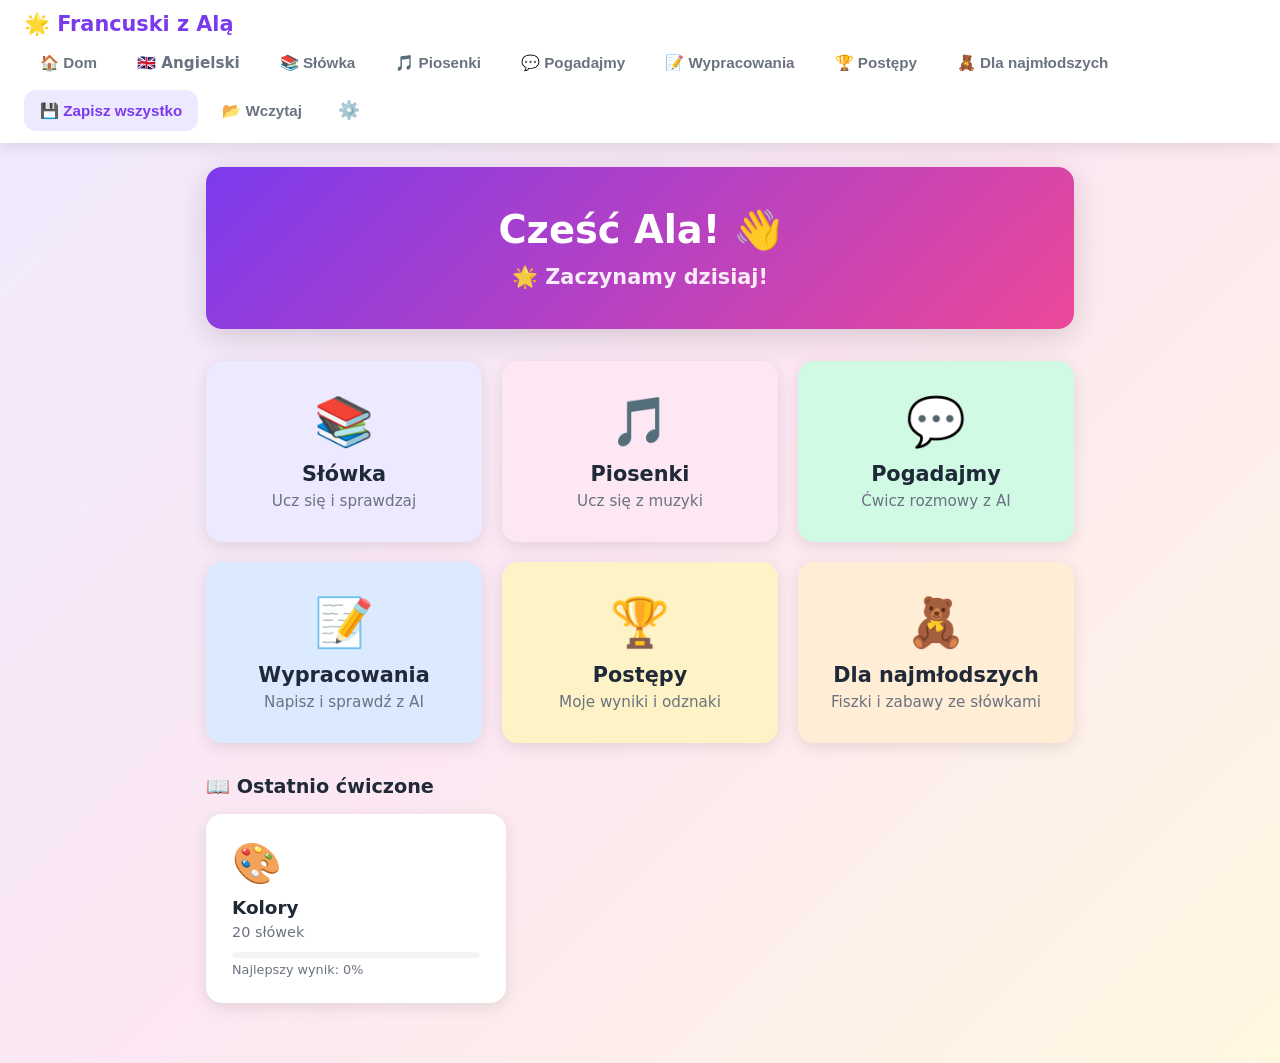
==== commit be2e7d6c: "Przenies modul Dla najmlodszych do wersji francuskiej Pelny port wszystkich zabaw jezykowych dla naj" ====
--- a/french/index.html
+++ b/french/index.html
@@ -26,6 +26,7 @@
     <button onclick="showView('chat-setup')" class="nav-btn">💬 Pogadajmy</button>
     <button onclick="showView('essay-setup')" class="nav-btn">📝 Wypracowania</button>
     <button onclick="showView('progress')" class="nav-btn">🏆 Postępy</button>
+    <button onclick="showView('kids-home')" class="nav-btn">🧸 Dla najmłodszych</button>
     <button onclick="saveAll()" class="nav-btn nav-btn-save">💾 Zapisz wszystko</button>
     <button onclick="loadAll()" class="nav-btn">📂 Wczytaj</button>
     <button onclick="openApiSettings()" class="nav-btn nav-btn-settings" title="Ustawienia API">⚙️</button>
@@ -64,6 +65,11 @@
       <div class="tile-icon">🏆</div>
       <div class="tile-title">Postępy</div>
       <div class="tile-desc">Moje wyniki i odznaki</div>
+    </div>
+    <div class="tile tile-orange" onclick="showView('kids-home')">
+      <div class="tile-icon">🧸</div>
+      <div class="tile-title">Dla najmłodszych</div>
+      <div class="tile-desc">Fiszki i zabawy ze słówkami</div>
     </div>
   </div>
   <div class="home-recent" id="home-recent"></div>
@@ -471,6 +477,343 @@
   </div>
 </div>
 
+<!-- ========== WIDOK: DLA NAJMŁODSZYCH — HOME ========== -->
+<div id="view-kids-home" class="view" style="display:none">
+  <div class="view-header">
+    <button class="btn btn-ghost" onclick="showView('home')">← Wróć</button>
+    <h1>🧸 Dla najmłodszych</h1>
+    <span class="kids-stars-badge">⭐ <span class="kids-stars-value">0</span></span>
+  </div>
+  <p class="hint" style="text-align:center;font-size:1.1rem">Wybierz, czego chcesz się dziś nauczyć! 🌈</p>
+  <div class="kids-category-grid" id="kids-category-grid"></div>
+  <p class="hint" style="text-align:center;font-size:1.1rem;margin-top:32px">Zabawy językowe 🎉</p>
+  <div class="kids-mode-grid">
+    <div class="kids-mode-card" onclick="showView('kids-sentence-categories')">
+      <div class="kids-mode-icon">💬</div>
+      <div class="kids-mode-title">Proste zdania</div>
+    </div>
+    <div class="kids-mode-card" onclick="startKidsDressBear()">
+      <div class="kids-mode-icon">🐻</div>
+      <div class="kids-mode-title">Ubierz misia</div>
+    </div>
+    <div class="kids-mode-card" onclick="showView('kids-coloring-pick')">
+      <div class="kids-mode-icon">🖍️</div>
+      <div class="kids-mode-title">Kolorowanka</div>
+    </div>
+  </div>
+</div>
+
+<!-- ========== WIDOK: DLA NAJMŁODSZYCH — KATEGORIE ZDAŃ ========== -->
+<div id="view-kids-sentence-categories" class="view" style="display:none">
+  <div class="view-header">
+    <button class="btn btn-ghost" onclick="showView('kids-home')">← Wróć</button>
+    <h1>💬 Proste zdania</h1>
+  </div>
+  <p class="hint" style="text-align:center;font-size:1.1rem">Wybierz temat:</p>
+  <div class="kids-category-grid" id="kids-sentence-category-grid"></div>
+</div>
+
+<!-- ========== WIDOK: DLA NAJMŁODSZYCH — TRYB ZDAŃ ========== -->
+<div id="view-kids-sentence-mode" class="view" style="display:none">
+  <div class="view-header">
+    <button class="btn btn-ghost" onclick="showView('kids-sentence-categories')">← Wróć</button>
+    <h1 id="kids-sentence-mode-title">💬</h1>
+  </div>
+  <div class="kids-mode-grid">
+    <div class="kids-mode-card" onclick="startKidsSentences()">
+      <div class="kids-mode-icon">🗣️</div>
+      <div class="kids-mode-title">Powtarzaj</div>
+    </div>
+    <div class="kids-mode-card" onclick="startKidsSentenceQuiz()">
+      <div class="kids-mode-icon">🎯</div>
+      <div class="kids-mode-title">Zrozum</div>
+    </div>
+  </div>
+</div>
+
+<!-- ========== WIDOK: DLA NAJMŁODSZYCH — KATEGORIA ========== -->
+<div id="view-kids-category" class="view" style="display:none">
+  <div class="view-header">
+    <button class="btn btn-ghost" onclick="showView('kids-home')">← Wróć</button>
+    <h1 id="kids-category-title">🧸</h1>
+  </div>
+  <div class="kids-mode-grid">
+    <div class="kids-mode-card" onclick="startKidsFlashcards()">
+      <div class="kids-mode-icon">🃏</div>
+      <div class="kids-mode-title">Fiszki</div>
+    </div>
+    <div class="kids-mode-card" onclick="startKidsQuiz()">
+      <div class="kids-mode-icon">🎯</div>
+      <div class="kids-mode-title">Zgadnij</div>
+    </div>
+    <div class="kids-mode-card" onclick="startKidsTrueFalse()">
+      <div class="kids-mode-icon">✅❌</div>
+      <div class="kids-mode-title">Prawda czy fałsz</div>
+    </div>
+    <div class="kids-mode-card" onclick="startKidsMemory()">
+      <div class="kids-mode-icon">🧩</div>
+      <div class="kids-mode-title">Znajdź parę</div>
+    </div>
+  </div>
+</div>
+
+<!-- ========== WIDOK: DLA NAJMŁODSZYCH — FISZKI ========== -->
+<div id="view-kids-flashcards" class="view" style="display:none">
+  <div class="view-header">
+    <button class="btn btn-ghost" onclick="exitKids('kids-category')">← Wróć</button>
+    <h1>🃏 Fiszki</h1>
+    <span class="kids-counter" id="kids-flash-counter"></span>
+  </div>
+  <div class="kids-flashcard">
+    <div class="kids-flash-emoji" id="kids-flash-emoji" onclick="replayKidsFlashAudio()">🎈</div>
+    <div class="kids-flash-word" id="kids-flash-word"></div>
+    <div class="kids-flash-pl" id="kids-flash-pl" style="display:none"></div>
+    <div class="kids-flash-actions">
+      <button class="kids-big-btn" onclick="replayKidsFlashAudio()" title="Posłuchaj">🔊</button>
+      <button class="kids-big-btn" onclick="revealKidsTranslation()" title="Po polsku">🇵🇱</button>
+    </div>
+  </div>
+  <div class="kids-nav-actions">
+    <button class="kids-nav-btn" onclick="prevKidsFlashcard()">⬅️</button>
+    <button class="kids-nav-btn" onclick="nextKidsFlashcard()">➡️</button>
+  </div>
+</div>
+
+<!-- ========== WIDOK: DLA NAJMŁODSZYCH — ZGADNIJ ========== -->
+<div id="view-kids-quiz" class="view" style="display:none">
+  <div class="view-header">
+    <button class="btn btn-ghost" onclick="exitKids('kids-category')">← Wróć</button>
+    <h1>🎯 Zgadnij</h1>
+    <span class="kids-stars-badge">⭐ <span class="kids-stars-value">0</span></span>
+  </div>
+  <p class="hint" style="text-align:center;font-size:1.1rem">Posłuchaj i kliknij właściwy obrazek! 👇</p>
+  <div style="text-align:center;margin-bottom:24px">
+    <button class="kids-big-btn kids-replay-btn" onclick="replayKidsQuizAudio()">🔊</button>
+  </div>
+  <div class="kids-quiz-options" id="kids-quiz-options"></div>
+  <div class="kids-quiz-feedback" id="kids-quiz-feedback" style="display:none"></div>
+</div>
+
+<!-- ========== WIDOK: DLA NAJMŁODSZYCH — PRAWDA CZY FAŁSZ ========== -->
+<div id="view-kids-truefalse" class="view" style="display:none">
+  <div class="view-header">
+    <button class="btn btn-ghost" onclick="exitKids('kids-category')">← Wróć</button>
+    <h1>✅❌ Prawda czy fałsz</h1>
+    <span class="kids-stars-badge">⭐ <span class="kids-stars-value">0</span></span>
+  </div>
+  <p class="hint" style="text-align:center;font-size:1.1rem">Czy to słowo pasuje do obrazka?</p>
+  <div class="kids-flashcard">
+    <div class="kids-flash-emoji" id="kids-tf-emoji" onclick="replayKidsTrueFalseAudio()">🎈</div>
+    <div class="kids-flash-word" id="kids-tf-word"></div>
+    <div class="kids-flash-actions">
+      <button class="kids-big-btn" onclick="replayKidsTrueFalseAudio()" title="Posłuchaj">🔊</button>
+    </div>
+  </div>
+  <div class="kids-tf-actions">
+    <button class="kids-tf-btn kids-tf-true" onclick="answerKidsTrueFalse(true)">✅</button>
+    <button class="kids-tf-btn kids-tf-false" onclick="answerKidsTrueFalse(false)">❌</button>
+  </div>
+  <div class="kids-quiz-feedback" id="kids-tf-feedback" style="display:none"></div>
+</div>
+
+<!-- ========== WIDOK: DLA NAJMŁODSZYCH — ZNAJDŹ PARĘ ========== -->
+<div id="view-kids-memory" class="view" style="display:none">
+  <div class="view-header">
+    <button class="btn btn-ghost" onclick="exitKids('kids-category')">← Wróć</button>
+    <h1>🧩 Znajdź parę</h1>
+    <span class="kids-stars-badge">⭐ <span class="kids-stars-value">0</span></span>
+  </div>
+  <p class="kids-memory-progress" id="kids-memory-progress"></p>
+  <div class="kids-memory-grid" id="kids-memory-grid"></div>
+  <div class="kids-coloring-complete" id="kids-memory-complete" style="display:none">🎉 Wszystkie pary znalezione!</div>
+</div>
+
+<!-- ========== WIDOK: DLA NAJMŁODSZYCH — UBIERZ MISIA ========== -->
+<div id="view-kids-dressbear" class="view" style="display:none">
+  <div class="view-header">
+    <button class="btn btn-ghost" onclick="exitKidsBear()">← Wróć</button>
+    <h1>🐻 Ubierz misia</h1>
+    <span class="kids-stars-badge">⭐ <span class="kids-stars-value">0</span></span>
+  </div>
+
+  <div class="kids-bear-mode-toggle">
+    <button class="kids-bear-mode-btn active" id="kids-bear-mode-free" onclick="setKidsBearMode('free')">🎨 Swobodnie</button>
+    <button class="kids-bear-mode-btn" id="kids-bear-mode-challenge" onclick="setKidsBearMode('challenge')">🌦️ Wyzwanie pogodowe</button>
+  </div>
+
+  <div class="kids-weather-banner" id="kids-weather-banner" style="display:none">
+    <div class="kids-weather-icon" id="kids-weather-icon">☀️</div>
+    <div class="kids-weather-text">
+      <div class="kids-weather-label" id="kids-weather-label"></div>
+      <div class="kids-weather-prompt" id="kids-weather-prompt-pl"></div>
+    </div>
+    <button class="kids-big-btn" onclick="replayKidsWeatherPrompt()">🔊</button>
+  </div>
+
+  <p class="hint" style="text-align:center;font-size:1.05rem">Przeciągnij (albo kliknij) ubranko na misia! 👇</p>
+
+  <div class="kids-bear-stage" id="kids-bear-stage">
+    <div class="kids-bear-emoji">🐻</div>
+    <div class="kids-bear-word-overlay" id="kids-bear-word-overlay"></div>
+    <div class="kids-bear-outfit">
+      <div class="kids-bear-slot" id="kids-bear-slot-top" title="Góra">➕</div>
+      <div class="kids-bear-slot" id="kids-bear-slot-bottom" title="Dół">➕</div>
+      <div class="kids-bear-slot" id="kids-bear-slot-feet" title="Buty">➕</div>
+      <div class="kids-bear-slot" id="kids-bear-slot-accessory" title="Dodatki">➕</div>
+      <div class="kids-bear-slot" id="kids-bear-slot-weather" title="Na pogodę">➕</div>
+    </div>
+  </div>
+
+  <div class="kids-quiz-feedback" id="kids-challenge-feedback" style="display:none"></div>
+
+  <div class="kids-bear-wardrobe" id="kids-bear-wardrobe"></div>
+
+  <div style="text-align:center;margin-top:20px">
+    <button class="btn btn-secondary" onclick="resetKidsDressBear()">🔄 Rozbierz misia</button>
+  </div>
+
+  <div class="kids-bear-celebration" id="kids-bear-celebration" style="display:none">
+    <div class="kids-coloring-complete">🎉 Miś jest ubrany! Brawo!</div>
+    <div class="kids-bear-celebration-actions">
+      <button class="btn btn-primary" onclick="downloadKidsBearPhoto()">📸 Zrób zdjęcie</button>
+      <button class="btn btn-secondary" onclick="resetKidsDressBear()">🔄 Ubierz jeszcze raz</button>
+    </div>
+  </div>
+</div>
+
+<!-- ========== WIDOK: DLA NAJMŁODSZYCH — KOLOROWANKA: WYBÓR ========== -->
+<div id="view-kids-coloring-pick" class="view" style="display:none">
+  <div class="view-header">
+    <button class="btn btn-ghost" onclick="showView('kids-home')">← Wróć</button>
+    <h1>🖍️ Kolorowanka</h1>
+  </div>
+  <p class="hint" style="text-align:center;font-size:1.1rem">Wybierz obrazek do pokolorowania:</p>
+  <div class="kids-category-grid">
+    <div class="kids-category-card" onclick="startKidsColoring('apple')">
+      <div class="kids-category-icon">🍎</div>
+      <div class="kids-category-title">Jabłko</div>
+    </div>
+    <div class="kids-category-card" onclick="startKidsColoring('house')">
+      <div class="kids-category-icon">🏠</div>
+      <div class="kids-category-title">Domek</div>
+    </div>
+    <div class="kids-category-card" onclick="startKidsColoring('sun')">
+      <div class="kids-category-icon">☀️</div>
+      <div class="kids-category-title">Słoneczko</div>
+    </div>
+    <div class="kids-category-card" onclick="startKidsColoring('flower')">
+      <div class="kids-category-icon">🌼</div>
+      <div class="kids-category-title">Kwiatek</div>
+    </div>
+  </div>
+</div>
+
+<!-- ========== WIDOK: DLA NAJMŁODSZYCH — KOLOROWANKA ========== -->
+<div id="view-kids-coloring" class="view" style="display:none">
+  <div class="view-header">
+    <button class="btn btn-ghost" onclick="exitKids('kids-coloring-pick')">← Wróć</button>
+    <h1 id="kids-coloring-title">🖍️ Kolorowanka</h1>
+  </div>
+  <div class="kids-coloring-stage">
+    <svg id="kids-svg-apple" class="kids-coloring-svg" viewBox="0 0 200 200" style="display:none">
+      <ellipse id="apple-body" onclick="colorKidsRegion('apple-body')" cx="100" cy="122" rx="60" ry="64" fill="#ffffff" stroke="#333" stroke-width="4"/>
+      <rect id="apple-stem" onclick="colorKidsRegion('apple-stem')" x="93" y="38" width="14" height="30" rx="5" fill="#ffffff" stroke="#333" stroke-width="4"/>
+      <path id="apple-leaf-right" onclick="colorKidsRegion('apple-leaf-right')" d="M107,52 Q142,28 148,60 Q118,70 107,52 Z" fill="#ffffff" stroke="#333" stroke-width="4"/>
+      <path id="apple-leaf-left" onclick="colorKidsRegion('apple-leaf-left')" d="M93,52 Q58,28 52,60 Q82,70 93,52 Z" fill="#ffffff" stroke="#333" stroke-width="4"/>
+      <ellipse cx="78" cy="98" rx="14" ry="20" fill="#ffffff" opacity="0.55" pointer-events="none"/>
+    </svg>
+    <svg id="kids-svg-house" class="kids-coloring-svg" viewBox="0 0 200 200" style="display:none">
+      <polygon id="house-roof" onclick="colorKidsRegion('house-roof')" points="25,102 100,32 175,102" fill="#ffffff" stroke="#333" stroke-width="4"/>
+      <rect id="house-walls" onclick="colorKidsRegion('house-walls')" x="42" y="102" width="116" height="82" fill="#ffffff" stroke="#333" stroke-width="4"/>
+      <rect id="house-window-left" onclick="colorKidsRegion('house-window-left')" x="55" y="118" width="26" height="26" fill="#ffffff" stroke="#333" stroke-width="4"/>
+      <rect id="house-window-right" onclick="colorKidsRegion('house-window-right')" x="119" y="118" width="26" height="26" fill="#ffffff" stroke="#333" stroke-width="4"/>
+      <line x1="68" y1="118" x2="68" y2="144" stroke="#333" stroke-width="2" pointer-events="none"/>
+      <line x1="55" y1="131" x2="81" y2="131" stroke="#333" stroke-width="2" pointer-events="none"/>
+      <line x1="132" y1="118" x2="132" y2="144" stroke="#333" stroke-width="2" pointer-events="none"/>
+      <line x1="119" y1="131" x2="145" y2="131" stroke="#333" stroke-width="2" pointer-events="none"/>
+      <rect id="house-door" onclick="colorKidsRegion('house-door')" x="87" y="146" width="26" height="38" fill="#ffffff" stroke="#333" stroke-width="4"/>
+      <circle cx="105" cy="166" r="2.5" fill="#333" pointer-events="none"/>
+      <rect id="house-chimney" onclick="colorKidsRegion('house-chimney')" x="128" y="45" width="18" height="38" fill="#ffffff" stroke="#333" stroke-width="4"/>
+    </svg>
+    <svg id="kids-svg-sun" class="kids-coloring-svg" viewBox="0 0 200 200" style="display:none">
+      <g id="sun-rays-a" onclick="colorKidsRegion('sun-rays-a')">
+        <rect x="92" y="4" width="16" height="34" fill="#ffffff" stroke="#333" stroke-width="4"/>
+        <rect x="92" y="4" width="16" height="34" transform="rotate(90 100 100)" fill="#ffffff" stroke="#333" stroke-width="4"/>
+        <rect x="92" y="4" width="16" height="34" transform="rotate(180 100 100)" fill="#ffffff" stroke="#333" stroke-width="4"/>
+        <rect x="92" y="4" width="16" height="34" transform="rotate(270 100 100)" fill="#ffffff" stroke="#333" stroke-width="4"/>
+      </g>
+      <g id="sun-rays-b" onclick="colorKidsRegion('sun-rays-b')">
+        <rect x="94" y="12" width="12" height="28" transform="rotate(45 100 100)" fill="#ffffff" stroke="#333" stroke-width="4"/>
+        <rect x="94" y="12" width="12" height="28" transform="rotate(135 100 100)" fill="#ffffff" stroke="#333" stroke-width="4"/>
+        <rect x="94" y="12" width="12" height="28" transform="rotate(225 100 100)" fill="#ffffff" stroke="#333" stroke-width="4"/>
+        <rect x="94" y="12" width="12" height="28" transform="rotate(315 100 100)" fill="#ffffff" stroke="#333" stroke-width="4"/>
+      </g>
+      <circle id="sun-face" onclick="colorKidsRegion('sun-face')" cx="100" cy="100" r="50" fill="#ffffff" stroke="#333" stroke-width="4"/>
+      <circle cx="84" cy="94" r="5" fill="#333" pointer-events="none"/>
+      <circle cx="116" cy="94" r="5" fill="#333" pointer-events="none"/>
+      <path d="M78,114 Q100,134 122,114" stroke="#333" stroke-width="4" fill="none" stroke-linecap="round" pointer-events="none"/>
+    </svg>
+    <svg id="kids-svg-flower" class="kids-coloring-svg" viewBox="0 0 200 200" style="display:none">
+      <rect id="flower-stem" onclick="colorKidsRegion('flower-stem')" x="94" y="118" width="12" height="66" fill="#ffffff" stroke="#333" stroke-width="4"/>
+      <path id="flower-leaf-right" onclick="colorKidsRegion('flower-leaf-right')" d="M106,152 Q142,146 134,176 Q102,174 106,152 Z" fill="#ffffff" stroke="#333" stroke-width="4"/>
+      <path id="flower-leaf-left" onclick="colorKidsRegion('flower-leaf-left')" d="M94,152 Q58,146 66,176 Q98,174 94,152 Z" fill="#ffffff" stroke="#333" stroke-width="4"/>
+      <g id="flower-petals" onclick="colorKidsRegion('flower-petals')">
+        <ellipse cx="100" cy="58" rx="20" ry="30" fill="#ffffff" stroke="#333" stroke-width="4"/>
+        <ellipse cx="100" cy="58" rx="20" ry="30" transform="rotate(72 100 100)" fill="#ffffff" stroke="#333" stroke-width="4"/>
+        <ellipse cx="100" cy="58" rx="20" ry="30" transform="rotate(144 100 100)" fill="#ffffff" stroke="#333" stroke-width="4"/>
+        <ellipse cx="100" cy="58" rx="20" ry="30" transform="rotate(216 100 100)" fill="#ffffff" stroke="#333" stroke-width="4"/>
+        <ellipse cx="100" cy="58" rx="20" ry="30" transform="rotate(288 100 100)" fill="#ffffff" stroke="#333" stroke-width="4"/>
+      </g>
+      <circle id="flower-center" onclick="colorKidsRegion('flower-center')" cx="100" cy="100" r="22" fill="#ffffff" stroke="#333" stroke-width="4"/>
+      <circle cx="92" cy="96" r="2.5" fill="#333" pointer-events="none"/>
+      <circle cx="108" cy="96" r="2.5" fill="#333" pointer-events="none"/>
+      <path d="M90,106 Q100,113 110,106" stroke="#333" stroke-width="2.5" fill="none" stroke-linecap="round" pointer-events="none"/>
+    </svg>
+  </div>
+  <div class="kids-coloring-complete" id="kids-coloring-complete" style="display:none">🎉 Piękna kolorowanka!</div>
+  <div class="kids-palette" id="kids-palette"></div>
+  <div style="text-align:center;margin-top:16px">
+    <button class="btn btn-secondary" onclick="resetKidsColoring()">🔄 Wyczyść</button>
+  </div>
+</div>
+
+<!-- ========== WIDOK: DLA NAJMŁODSZYCH — PROSTE ZDANIA ========== -->
+<div id="view-kids-sentences" class="view" style="display:none">
+  <div class="view-header">
+    <button class="btn btn-ghost" onclick="exitKids('kids-sentence-mode')">← Wróć</button>
+    <h1>🗣️ Powtarzaj</h1>
+    <span class="kids-counter" id="kids-sentence-counter"></span>
+  </div>
+  <div class="kids-flashcard">
+    <div class="kids-flash-emoji" id="kids-sentence-emoji" onclick="replayKidsSentenceAudio()">👋</div>
+    <div class="kids-flash-word kids-sentence-text" id="kids-sentence-en"></div>
+    <div class="kids-flash-pl" id="kids-sentence-pl" style="display:none"></div>
+    <div class="kids-flash-actions">
+      <button class="kids-big-btn" onclick="replayKidsSentenceAudio()" title="Posłuchaj">🔊</button>
+      <button class="kids-big-btn" onclick="revealKidsSentenceTranslation()" title="Po polsku">🇵🇱</button>
+    </div>
+  </div>
+  <div class="kids-nav-actions">
+    <button class="kids-nav-btn" onclick="prevKidsSentence()">⬅️</button>
+    <button class="kids-nav-btn" onclick="nextKidsSentence()">➡️</button>
+  </div>
+</div>
+
+<!-- ========== WIDOK: DLA NAJMŁODSZYCH — ZROZUM ZDANIE ========== -->
+<div id="view-kids-sentence-quiz" class="view" style="display:none">
+  <div class="view-header">
+    <button class="btn btn-ghost" onclick="exitKids('kids-sentence-mode')">← Wróć</button>
+    <h1>🎯 Zrozum</h1>
+    <span class="kids-stars-badge">⭐ <span class="kids-stars-value">0</span></span>
+  </div>
+  <p class="hint" style="text-align:center;font-size:1.1rem">Posłuchaj zdania i wybierz właściwy obrazek! 👇</p>
+  <div style="text-align:center;margin-bottom:24px">
+    <button class="kids-big-btn kids-replay-btn" onclick="replayKidsSentenceQuizAudio()">🔊</button>
+  </div>
+  <div class="kids-quiz-options" id="kids-sentence-quiz-options"></div>
+  <div class="kids-quiz-feedback" id="kids-sentence-quiz-feedback" style="display:none"></div>
+</div>
+
 <!-- ========== WIDOK: POSTĘPY ========== -->
 <div id="view-progress" class="view" style="display:none">
   <div class="view-header">
@@ -502,6 +845,9 @@
 
 <!-- ========== TOAST ========== -->
 <div id="toast" class="toast" style="display:none"></div>
+
+<!-- ========== KONFETTI (Dla najmłodszych) ========== -->
+<div id="kids-confetti-layer" class="kids-confetti-layer"></div>
 
 <!-- ========== FLOATING TRANSLATE BUTTON ========== -->
 <div id="selection-translate-btn" style="display:none">🔍 Tłumacz</div>
--- a/french/style.css
+++ b/french/style.css
@@ -15,6 +15,8 @@
   --blue-light: #dbeafe;
   --red: #ef4444;
   --red-light: #fee2e2;
+  --orange: #f97316;
+  --orange-light: #ffedd5;
   --gray: #6b7280;
   --gray-light: #f3f4f6;
   --white: #ffffff;
@@ -162,6 +164,7 @@
 .tile-yellow { background: var(--yellow-light); }
 .tile-green  { background: var(--green-light); }
 .tile-blue   { background: var(--blue-light); }
+.tile-orange { background: var(--orange-light); }
 
 .nav-btn-settings { opacity: 0.7; font-size: 1.1rem; padding: 8px 10px; }
 .nav-btn-settings:hover { opacity: 1; }
@@ -1093,6 +1096,309 @@
 .word-counter { font-size: 0.85rem; color: var(--text-light); margin: 8px 0 16px; text-align: right; }
 .word-counter.too-short { color: var(--red); }
 
+/* ===== DLA NAJMŁODSZYCH ===== */
+.kids-stars-badge {
+  background: var(--yellow-light);
+  color: #92400e;
+  font-weight: 800;
+  padding: 6px 16px;
+  border-radius: 20px;
+  font-size: 1.05rem;
+  white-space: nowrap;
+}
+
+.kids-category-grid { display: grid; grid-template-columns: repeat(auto-fill, minmax(160px, 1fr)); gap: 16px; margin-top: 20px; }
+.kids-category-card {
+  background: var(--white);
+  border-radius: var(--radius);
+  padding: 28px 16px;
+  text-align: center;
+  box-shadow: var(--shadow);
+  cursor: pointer;
+  border: 3px solid transparent;
+  transition: transform .2s, box-shadow .2s;
+}
+.kids-category-card:hover { transform: translateY(-4px) scale(1.03); box-shadow: var(--shadow-lg); border-color: var(--orange); }
+.kids-category-icon { font-size: 3.5rem; margin-bottom: 10px; }
+.kids-category-title { font-size: 1.2rem; font-weight: 800; color: var(--text); }
+
+.kids-mode-grid { display: grid; grid-template-columns: repeat(auto-fit, minmax(200px, 1fr)); gap: 20px; margin-top: 32px; }
+.kids-mode-card {
+  background: var(--white);
+  border-radius: var(--radius);
+  padding: 40px 20px;
+  text-align: center;
+  box-shadow: var(--shadow);
+  cursor: pointer;
+  border: 3px solid transparent;
+  transition: transform .2s, box-shadow .2s;
+}
+.kids-mode-card:hover { transform: translateY(-4px) scale(1.03); box-shadow: var(--shadow-lg); border-color: var(--orange); }
+.kids-mode-icon { font-size: 4rem; margin-bottom: 12px; }
+.kids-mode-title { font-size: 1.4rem; font-weight: 800; }
+
+.kids-flashcard {
+  background: var(--white);
+  border-radius: var(--radius);
+  box-shadow: var(--shadow-lg);
+  padding: 50px 24px;
+  text-align: center;
+  max-width: 420px;
+  margin: 20px auto;
+}
+.kids-flash-emoji { font-size: 7rem; margin-bottom: 20px; cursor: pointer; user-select: none; line-height: 1; }
+.kids-flash-word { font-size: 2.2rem; font-weight: 900; color: var(--purple); margin-bottom: 8px; text-transform: capitalize; }
+.kids-flash-pl { font-size: 1.4rem; color: var(--text-light); font-style: italic; margin-bottom: 10px; }
+.kids-flash-actions { display: flex; gap: 14px; justify-content: center; margin-top: 24px; }
+
+.kids-big-btn {
+  font-size: 1.7rem;
+  padding: 16px;
+  border-radius: 50%;
+  border: none;
+  background: var(--purple-light);
+  cursor: pointer;
+  transition: transform .15s;
+  min-width: 68px;
+  min-height: 68px;
+  display: inline-flex;
+  align-items: center;
+  justify-content: center;
+}
+.kids-big-btn:active { transform: scale(0.9); }
+.kids-replay-btn { font-size: 2.4rem; min-width: 88px; min-height: 88px; background: var(--orange-light); }
+
+.kids-nav-actions { display: flex; justify-content: center; gap: 40px; margin-top: 14px; }
+.kids-nav-btn {
+  font-size: 2.4rem;
+  background: none;
+  border: none;
+  cursor: pointer;
+  padding: 10px 20px;
+  transition: transform .15s;
+}
+.kids-nav-btn:active { transform: scale(0.88); }
+
+.kids-quiz-options {
+  display: grid;
+  grid-template-columns: repeat(3, 1fr);
+  gap: 20px;
+  max-width: 520px;
+  margin: 0 auto;
+}
+.kids-option {
+  font-size: 4.2rem;
+  background: var(--white);
+  border-radius: var(--radius);
+  box-shadow: var(--shadow);
+  text-align: center;
+  cursor: pointer;
+  border: 4px solid transparent;
+  transition: all .15s;
+  aspect-ratio: 1;
+  display: flex;
+  align-items: center;
+  justify-content: center;
+  line-height: 1;
+}
+.kids-option:hover { border-color: var(--purple-mid); transform: scale(1.05); }
+.kids-option.correct { border-color: var(--green); background: var(--green-light); animation: kidsPulse .5s; }
+.kids-option.wrong { border-color: var(--red); background: var(--red-light); animation: shake .4s; }
+
+@keyframes kidsPulse { 0%,100% { transform: scale(1); } 50% { transform: scale(1.18); } }
+
+.kids-quiz-feedback { text-align: center; font-size: 1.7rem; font-weight: 800; margin-top: 24px; }
+.kids-quiz-feedback.good { color: var(--green); }
+.kids-quiz-feedback.retry { color: var(--purple); }
+
+.kids-tf-actions { display: flex; justify-content: center; gap: 50px; margin-top: 24px; }
+.kids-tf-btn {
+  font-size: 4.5rem;
+  background: none;
+  border: none;
+  cursor: pointer;
+  transition: transform .15s;
+  line-height: 1;
+}
+.kids-tf-btn:active { transform: scale(0.85); }
+
+.kids-sentence-text { font-size: 1.6rem; text-transform: none; line-height: 1.4; }
+
+@media (max-width: 600px) {
+  .kids-flash-emoji { font-size: 5rem; }
+  .kids-option { font-size: 3rem; }
+  .kids-sentence-text { font-size: 1.3rem; }
+  .kids-tf-btn { font-size: 3.5rem; }
+}
+
+/* ---- Ubierz misia ---- */
+.kids-bear-mode-toggle { display: flex; justify-content: center; gap: 10px; margin-bottom: 16px; flex-wrap: wrap; }
+.kids-bear-mode-btn {
+  font-size: 0.95rem;
+  font-weight: 700;
+  padding: 10px 18px;
+  border-radius: 20px;
+  border: 2px solid var(--gray-light);
+  background: var(--white);
+  cursor: pointer;
+  transition: all .15s;
+}
+.kids-bear-mode-btn.active { background: var(--purple); color: #fff; border-color: var(--purple); }
+
+.kids-weather-banner {
+  display: flex;
+  align-items: center;
+  gap: 14px;
+  background: var(--white);
+  border-radius: var(--radius);
+  box-shadow: var(--shadow);
+  padding: 14px 18px;
+  max-width: 520px;
+  margin: 0 auto 16px;
+}
+.kids-weather-icon { font-size: 2.6rem; }
+.kids-weather-text { flex: 1; }
+.kids-weather-label { font-weight: 800; color: var(--purple); }
+.kids-weather-prompt { font-size: 0.9rem; color: var(--text-light); }
+
+.kids-bear-stage {
+  text-align: center;
+  margin: 10px auto 0;
+  padding: 16px;
+  border-radius: var(--radius);
+  position: relative;
+  transition: background .3s;
+}
+.kids-bear-stage.drag-over { outline: 4px dashed var(--orange); outline-offset: -4px; }
+.kids-bear-emoji { font-size: 8rem; line-height: 1; }
+.kids-bear-word-overlay {
+  position: absolute;
+  top: 8px;
+  left: 50%;
+  transform: translateX(-50%) scale(0.8);
+  background: var(--purple);
+  color: #fff;
+  font-weight: 800;
+  padding: 6px 16px;
+  border-radius: 20px;
+  font-size: 1.1rem;
+  opacity: 0;
+  pointer-events: none;
+  transition: none;
+  white-space: nowrap;
+}
+.kids-bear-word-overlay.show { animation: kidsWordPop 1.4s ease; }
+@keyframes kidsWordPop {
+  0%   { opacity: 0; transform: translateX(-50%) scale(0.7); }
+  15%  { opacity: 1; transform: translateX(-50%) scale(1.05); }
+  25%  { transform: translateX(-50%) scale(1); }
+  80%  { opacity: 1; }
+  100% { opacity: 0; transform: translateX(-50%) scale(1); }
+}
+
+.kids-bear-outfit { display: flex; justify-content: center; gap: 14px; margin-top: 10px; flex-wrap: wrap; }
+.kids-bear-slot {
+  width: 60px;
+  height: 60px;
+  border-radius: 50%;
+  background: var(--gray-light);
+  border: 3px dashed var(--gray);
+  display: flex;
+  align-items: center;
+  justify-content: center;
+  font-size: 1.9rem;
+  transition: all .2s;
+}
+.kids-bear-slot.filled { background: var(--orange-light); border: 3px solid var(--orange); animation: kidsPulse .4s; }
+
+.kids-bear-wardrobe { margin: 24px auto 0; max-width: 560px; }
+.kids-wardrobe-cat { margin-bottom: 18px; }
+.kids-wardrobe-cat-label { text-align: center; font-weight: 700; color: var(--text-light); font-size: 0.9rem; margin-bottom: 8px; }
+.kids-wardrobe-row { display: flex; flex-wrap: wrap; justify-content: center; gap: 14px; }
+.kids-wardrobe-item {
+  font-size: 3rem;
+  background: var(--white);
+  border-radius: var(--radius);
+  box-shadow: var(--shadow);
+  padding: 14px;
+  cursor: grab;
+  transition: transform .15s;
+  touch-action: none;
+  user-select: none;
+}
+.kids-wardrobe-item:active { transform: scale(0.9); cursor: grabbing; }
+.kids-wardrobe-item.bounce-back { animation: shake .5s; }
+
+.kids-drag-ghost {
+  position: fixed;
+  top: 0;
+  left: 0;
+  font-size: 3rem;
+  transform: translate(-50%, -50%);
+  pointer-events: none;
+  z-index: 999;
+  filter: drop-shadow(0 4px 10px rgba(0,0,0,0.25));
+}
+
+.kids-bear-celebration { text-align: center; margin-top: 20px; }
+.kids-bear-celebration-actions { display: flex; gap: 12px; justify-content: center; flex-wrap: wrap; margin-top: 10px; }
+
+.kids-confetti-layer { position: fixed; inset: 0; pointer-events: none; overflow: hidden; z-index: 900; }
+.kids-confetti-piece { position: absolute; top: -40px; font-size: 1.8rem; animation-name: kidsConfettiFall; animation-timing-function: ease-in; animation-fill-mode: forwards; }
+@keyframes kidsConfettiFall { to { transform: translateY(110vh) rotate(360deg); opacity: 0.2; } }
+
+.kids-coloring-complete { text-align: center; font-size: 1.5rem; font-weight: 800; color: var(--green); margin: 16px 0; }
+
+/* ---- Znajdź parę ---- */
+.kids-memory-progress { text-align: center; font-size: 1.2rem; font-weight: 800; color: var(--purple); margin-bottom: 14px; }
+.kids-memory-grid {
+  display: grid;
+  grid-template-columns: repeat(4, 1fr);
+  gap: 12px;
+  max-width: 520px;
+  margin: 0 auto;
+}
+.kids-memory-card {
+  aspect-ratio: 1;
+  background: var(--purple-light);
+  border-radius: var(--radius);
+  display: flex;
+  align-items: center;
+  justify-content: center;
+  font-size: 2.2rem;
+  cursor: pointer;
+  box-shadow: var(--shadow);
+  transition: transform .15s;
+}
+.kids-memory-card:active { transform: scale(0.93); }
+.kids-memory-card.flipped { background: var(--white); }
+.kids-memory-card.matched { background: var(--green-light); cursor: default; opacity: .85; }
+
+/* ---- Kolorowanka ---- */
+.kids-coloring-stage { display: flex; justify-content: center; margin: 10px auto 4px; }
+.kids-coloring-svg { width: 380px; height: 380px; max-width: 92vw; }
+.kids-coloring-svg [id] { cursor: pointer; }
+
+.kids-palette { display: flex; flex-wrap: wrap; justify-content: center; gap: 12px; max-width: 480px; margin: 0 auto; }
+.kids-swatch {
+  width: 48px;
+  height: 48px;
+  border-radius: 50%;
+  cursor: pointer;
+  border: 4px solid transparent;
+  box-shadow: var(--shadow);
+  transition: transform .15s;
+}
+.kids-swatch:active { transform: scale(0.9); }
+.kids-swatch.selected { border-color: var(--text); transform: scale(1.15); }
+
+@media (max-width: 600px) {
+  .kids-bear-emoji { font-size: 6rem; }
+  .kids-bear-slot { width: 52px; height: 52px; font-size: 1.6rem; }
+  .kids-memory-grid { grid-template-columns: repeat(3, 1fr); }
+  .kids-coloring-svg { width: 300px; height: 300px; }
+}
+
 /* ===== RESPONSIVE ===== */
 @media (max-width: 600px) {
   .hero-greeting { font-size: 1.8rem; }
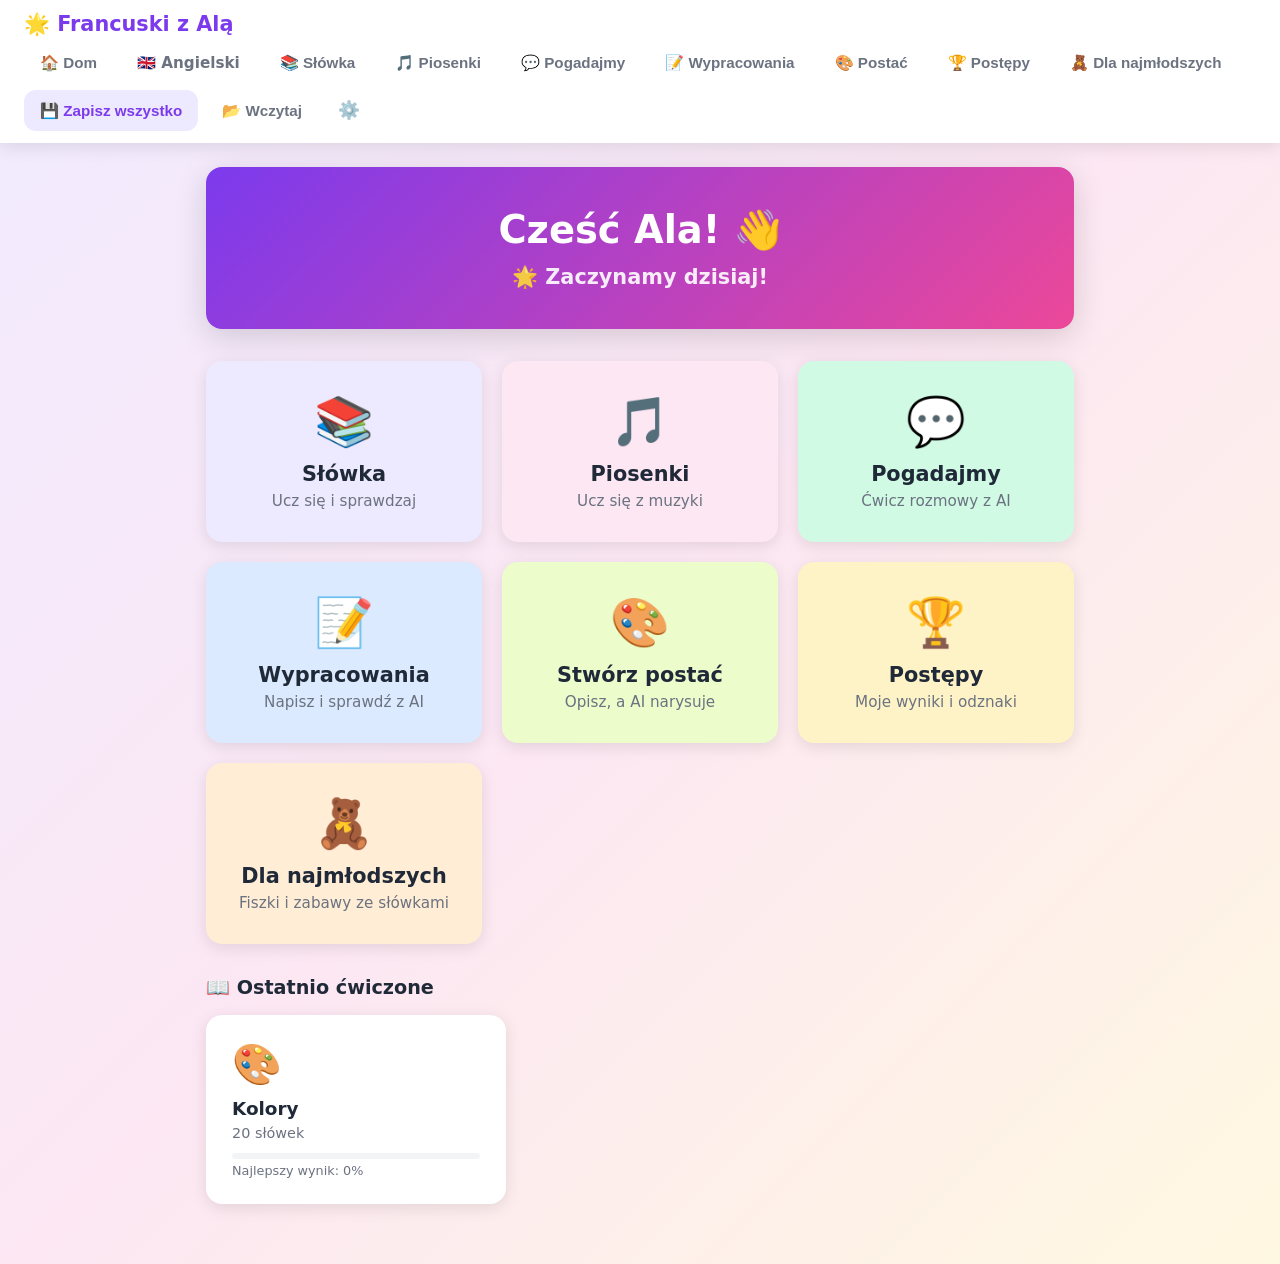
==== commit 7dcdae9f: "Dodaj Stworz postac do wersji francuskiej, imie postaci i druk opisu Francuska wersja dostaje to sam" ====
--- a/french/index.html
+++ b/french/index.html
@@ -25,6 +25,7 @@
     <button onclick="showView('songs-list')" class="nav-btn">🎵 Piosenki</button>
     <button onclick="showView('chat-setup')" class="nav-btn">💬 Pogadajmy</button>
     <button onclick="showView('essay-setup')" class="nav-btn">📝 Wypracowania</button>
+    <button onclick="showView('character')" class="nav-btn">🎨 Postać</button>
     <button onclick="showView('progress')" class="nav-btn">🏆 Postępy</button>
     <button onclick="showView('kids-home')" class="nav-btn">🧸 Dla najmłodszych</button>
     <button onclick="saveAll()" class="nav-btn nav-btn-save">💾 Zapisz wszystko</button>
@@ -60,6 +61,11 @@
       <div class="tile-icon">📝</div>
       <div class="tile-title">Wypracowania</div>
       <div class="tile-desc">Napisz i sprawdź z AI</div>
+    </div>
+    <div class="tile tile-lime" onclick="showView('character')">
+      <div class="tile-icon">🎨</div>
+      <div class="tile-title">Stwórz postać</div>
+      <div class="tile-desc">Opisz, a AI narysuje</div>
     </div>
     <div class="tile tile-yellow" onclick="showView('progress')">
       <div class="tile-icon">🏆</div>
@@ -137,6 +143,10 @@
     </div>
   </div>
   <div class="set-stats" id="set-detail-stats"></div>
+  <div class="wordcount-picker">
+    <span class="wordcount-label">Ile słówek losować do Nauki/Testu:</span>
+    <div class="wordcount-row" id="wordcount-row"></div>
+  </div>
   <div class="set-actions">
     <button class="btn btn-large btn-purple" onclick="startLearn()">📖 Nauka</button>
     <button class="btn btn-large btn-green" onclick="startTest()">✏️ Test</button>
@@ -160,6 +170,7 @@
   <div class="learn-counter" id="learn-counter"></div>
   <div class="learn-card" id="learn-card">
     <div class="learn-word" id="learn-word"></div>
+    <button type="button" class="speak-btn" id="learn-speak-btn" onclick="speakLearnWord()" title="Odsłuchaj wymowę" aria-label="Odsłuchaj wymowę">🔊</button>
     <div class="learn-hint" id="learn-hint"></div>
     <input type="text" id="learn-input" class="learn-answer-input" placeholder="Wpisz odpowiedź..." autocomplete="off" autocorrect="off" autocapitalize="off" spellcheck="false"
       />
@@ -186,6 +197,7 @@
   <div class="learn-counter" id="test-counter"></div>
   <div class="learn-card" id="test-card">
     <div class="learn-word" id="test-word"></div>
+    <button type="button" class="speak-btn" id="test-speak-btn" onclick="speakTestWord()" title="Odsłuchaj wymowę" aria-label="Odsłuchaj wymowę">🔊</button>
     <input type="text" id="test-input" class="learn-answer-input" placeholder="Wpisz odpowiedź..." autocomplete="off" autocorrect="off" autocapitalize="off" spellcheck="false"
       />
     <button class="btn btn-primary btn-large" id="test-check-btn" onclick="checkTestAnswer()">Sprawdź ✓</button>
@@ -814,6 +826,71 @@
   <div class="kids-quiz-feedback" id="kids-sentence-quiz-feedback" style="display:none"></div>
 </div>
 
+<!-- ========== WIDOK: STWÓRZ POSTAĆ ========== -->
+<div id="view-character" class="view" style="display:none">
+  <div class="view-header">
+    <button class="btn btn-ghost" onclick="showView('home')">← Wróć</button>
+    <h1>🎨 Stwórz postać</h1>
+  </div>
+
+  <div id="char-step-describe" class="char-card">
+    <p class="char-intro">Opisz po francusku, jak ma wyglądać Twoja postać. Kliknij podpowiedzi albo pisz sama!</p>
+    <div class="char-chips" id="char-chips"></div>
+    <textarea id="char-input" class="char-textarea" rows="4" maxlength="300"
+      placeholder="Il a de grands yeux, il est très drôle et il a de grandes dents..."></textarea>
+    <p class="char-hint">Nie wpisuj imion ani danych osobowych. 🙂</p>
+    <button class="btn btn-primary btn-large" id="char-next-btn" onclick="startCharacterQuestions()">Dalej ➜</button>
+  </div>
+
+  <div id="char-step-questions" class="char-card" style="display:none">
+    <div class="char-progress" id="char-q-progress"></div>
+    <div class="char-question" id="char-q-text"></div>
+    <div class="char-question-pl" id="char-q-pl"></div>
+    <div class="char-options" id="char-q-options"></div>
+    <button class="btn btn-ghost" onclick="showCharacterStep('describe')">← Zmień opis</button>
+  </div>
+
+  <div id="char-step-loading" class="char-card" style="display:none">
+    <div class="char-loading-emoji">🖍️</div>
+    <div id="char-loading-text" class="char-loading-text">Rysuję Twoją postać...</div>
+  </div>
+
+  <div id="char-step-result" class="char-card" style="display:none">
+    <div class="char-name-row">
+      <label for="char-name-input" class="char-name-label">Jak ma na imię Twoja postać?</label>
+      <input type="text" id="char-name-input" class="big-input" maxlength="30" autocomplete="off"
+        placeholder="np. Fluffy" oninput="setCharacterName(this.value)" />
+    </div>
+    <div class="char-images">
+      <figure class="char-figure">
+        <img id="char-color-img" alt="Kolorowa postać" />
+        <figcaption>Kolorowa wersja</figcaption>
+      </figure>
+      <figure class="char-figure" id="char-coloring-figure" style="display:none">
+        <img id="char-coloring-img" alt="Kolorowanka do druku" />
+        <figcaption>Kolorowanka</figcaption>
+      </figure>
+    </div>
+    <div class="char-actions">
+      <button class="btn btn-secondary" onclick="downloadCharacterImage('color')">⬇️ Pobierz kolorową</button>
+      <button class="btn btn-primary" id="char-make-coloring-btn" onclick="makeCharacterColoring()">🖨️ Zrób kolorowankę</button>
+      <button class="btn btn-secondary" id="char-print-btn" style="display:none" onclick="printCharacter('coloring')">🖨️ Drukuj kolorowankę</button>
+      <button class="btn btn-secondary" id="char-dl-coloring-btn" style="display:none" onclick="downloadCharacterImage('coloring')">⬇️ Pobierz kolorowankę</button>
+      <button class="btn btn-secondary" onclick="printCharacter('card')">📄 Drukuj kartę z opisem</button>
+    </div>
+    <button class="btn btn-ghost" onclick="resetCharacter()">✨ Nowa postać</button>
+  </div>
+</div>
+<div id="character-print-area">
+  <h1 id="character-print-name"></h1>
+  <img id="character-print-img" alt="" />
+  <div id="character-print-desc">
+    <div class="cpd-label">Opis:</div>
+    <div id="character-print-text"></div>
+    <ul id="character-print-details"></ul>
+  </div>
+</div>
+
 <!-- ========== WIDOK: POSTĘPY ========== -->
 <div id="view-progress" class="view" style="display:none">
   <div class="view-header">
--- a/french/style.css
+++ b/french/style.css
@@ -165,6 +165,45 @@
 .tile-green  { background: var(--green-light); }
 .tile-blue   { background: var(--blue-light); }
 .tile-orange { background: var(--orange-light); }
+.tile-lime   { background: #ecfccb; }
+
+/* ===== STWÓRZ POSTAĆ ===== */
+.char-card { background: var(--white); border-radius: var(--radius); padding: 28px; box-shadow: var(--shadow); max-width: 640px; margin: 0 auto; text-align: center; }
+.char-intro { margin: 0 0 14px; color: var(--text-light); }
+.char-chips { display: flex; flex-wrap: wrap; gap: 8px; justify-content: center; margin-bottom: 14px; }
+.char-chip { background: var(--purple-light); color: var(--purple); border: none; border-radius: 20px; padding: 6px 14px; font-weight: 700; font-size: 0.9rem; cursor: pointer; }
+.char-chip:hover { background: var(--purple); color: var(--white); }
+.char-textarea { width: 100%; box-sizing: border-box; font-size: 1.1rem; resize: vertical; margin-bottom: 6px; }
+.char-hint { font-size: 0.8rem; color: var(--text-light); margin: 0 0 16px; }
+.char-progress { font-size: 0.85rem; font-weight: 700; color: var(--text-light); margin-bottom: 10px; }
+.char-question { font-size: 1.7rem; font-weight: 900; color: var(--purple); }
+.char-question-pl { color: var(--text-light); margin: 4px 0 18px; }
+.char-options { display: flex; flex-wrap: wrap; gap: 12px; justify-content: center; margin-bottom: 18px; }
+.char-option { background: var(--gray-light); border: 3px solid transparent; border-radius: var(--radius); padding: 14px 18px; min-width: 110px; cursor: pointer; font-size: 1rem; font-weight: 700; }
+.char-option:hover { border-color: var(--purple); background: var(--purple-light); }
+.char-option-emoji { display: block; font-size: 2.2rem; margin-bottom: 4px; }
+.char-loading-emoji { font-size: 4rem; animation: kidsPulse 1s infinite; }
+.char-loading-text { font-size: 1.2rem; font-weight: 700; color: var(--purple); margin-top: 10px; }
+.char-images { display: flex; flex-wrap: wrap; gap: 16px; justify-content: center; margin-bottom: 18px; }
+.char-figure { margin: 0; flex: 1 1 240px; max-width: 100%; }
+.char-figure img { width: 100%; max-width: 100%; border-radius: var(--radius-sm); border: 3px solid var(--gray-light); background: var(--white); }
+.char-figure figcaption { font-size: 0.85rem; color: var(--text-light); margin-top: 6px; }
+.char-actions { display: flex; flex-wrap: wrap; gap: 10px; justify-content: center; margin-bottom: 12px; }
+.char-name-row { margin-bottom: 18px; }
+.char-name-label { display: block; font-weight: 700; color: var(--purple); margin-bottom: 6px; }
+.char-name-row .big-input { max-width: 320px; text-align: center; font-size: 1.2rem; font-weight: 700; }
+#character-print-area { display: none; }
+@media print {
+  body.print-character * { visibility: hidden; }
+  body.print-character #character-print-area,
+  body.print-character #character-print-area * { visibility: visible; }
+  body.print-character #character-print-area { display: block; position: absolute; left: 0; top: 0; width: 100%; text-align: center; color: #000; }
+  body.print-character #character-print-name { font-size: 2.2rem; margin: 0 0 12px; }
+  body.print-character #character-print-img { max-width: 100%; max-height: 70vh; }
+  body.print-character #character-print-desc { text-align: left; margin: 16px 24px 0; font-size: 1.2rem; }
+  body.print-character .cpd-label { font-weight: 700; margin-bottom: 4px; }
+  body.print-character #character-print-details { margin: 8px 0 0; padding-left: 22px; }
+}
 
 .nav-btn-settings { opacity: 0.7; font-size: 1.1rem; padding: 8px 10px; }
 .nav-btn-settings:hover { opacity: 1; }
@@ -317,8 +356,34 @@
   font-size: 0.95rem;
 }
 .words-list-item:last-child { border-bottom: none; }
+.word-en-wrap { display: flex; align-items: center; gap: 6px; }
 .word-en { font-weight: 700; }
 .word-pl { color: var(--text-light); }
+.word-speak-btn {
+  background: none;
+  border: none;
+  cursor: pointer;
+  font-size: 0.95rem;
+  padding: 2px 5px;
+  border-radius: 6px;
+  line-height: 1;
+}
+.word-speak-btn:hover { background: var(--gray-light); }
+
+.wordcount-picker { margin-bottom: 20px; }
+.wordcount-label { display: block; font-size: 0.9rem; color: var(--text-light); margin-bottom: 8px; }
+.wordcount-row { display: flex; gap: 8px; flex-wrap: wrap; }
+.wordcount-btn {
+  background: var(--white);
+  border: 2px solid var(--gray-light);
+  border-radius: 20px;
+  padding: 6px 16px;
+  font-weight: 700;
+  font-size: 0.9rem;
+  cursor: pointer;
+  color: var(--text);
+}
+.wordcount-btn.active { background: var(--purple); border-color: var(--purple); color: var(--white); }
 
 /* ===== LEARN / TEST ===== */
 .learn-progress-bar {
@@ -379,6 +444,20 @@
   margin-bottom: 28px;
   min-height: 22px;
 }
+
+.speak-btn {
+  display: block;
+  margin: 0 auto 16px;
+  width: 46px;
+  height: 46px;
+  border-radius: 50%;
+  border: none;
+  background: var(--purple-light);
+  color: var(--purple);
+  font-size: 1.3rem;
+  cursor: pointer;
+}
+.speak-btn:hover { background: var(--purple); color: var(--white); }
 
 .learn-answer-input {
   width: 100%;
